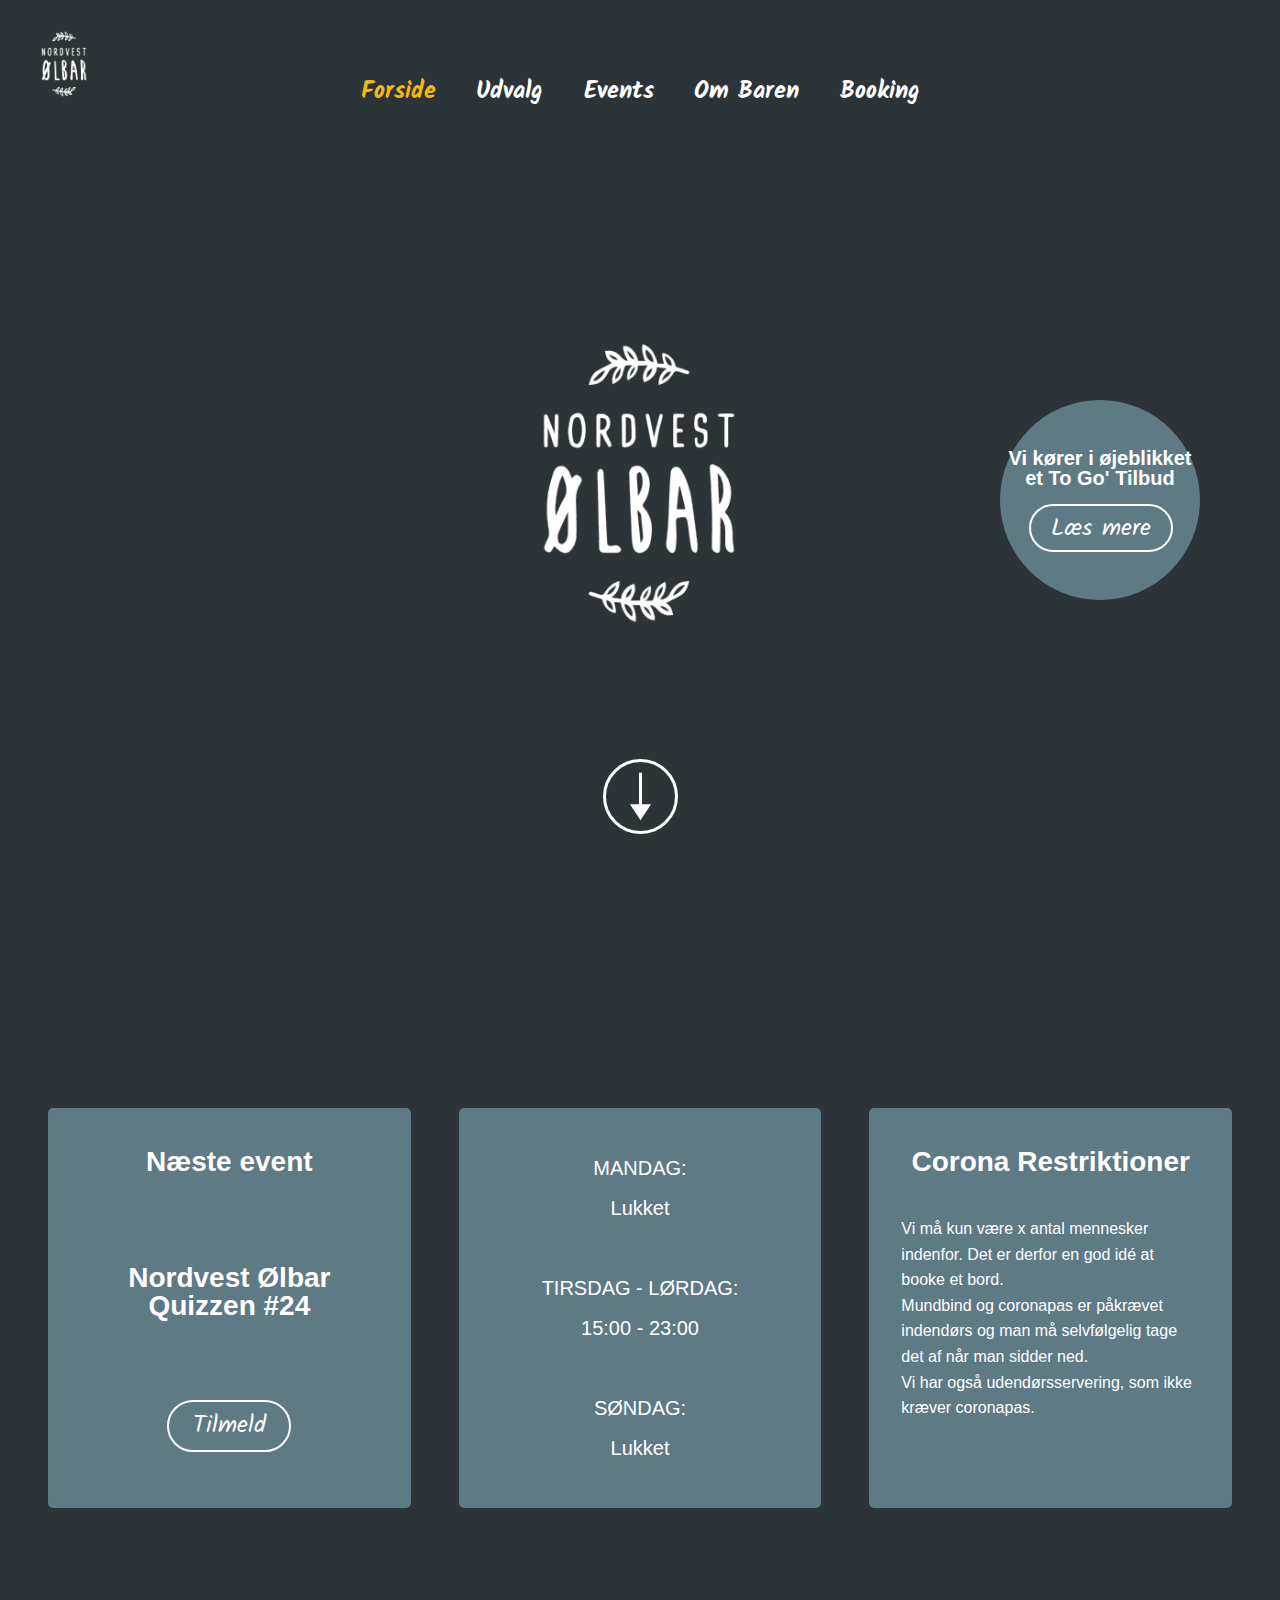
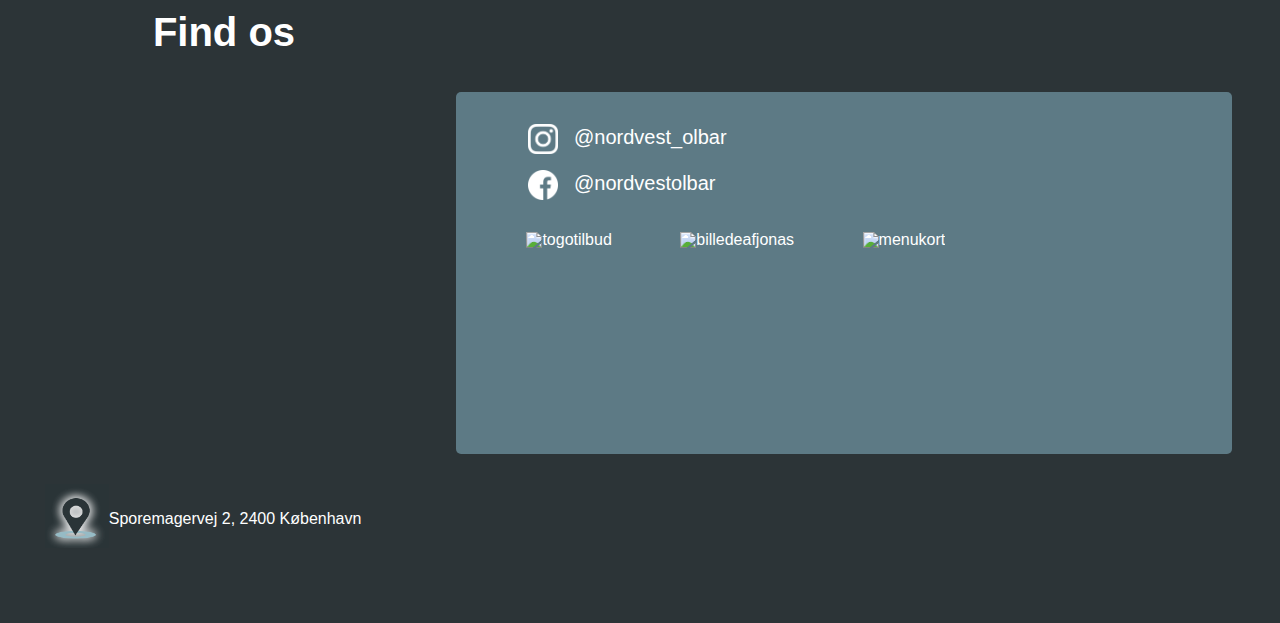
==== index.html @ 4ca4d710 "header startup" ====
<!DOCTYPE html>
<html lang="en">

<head>
    <meta charset="UTF-8">
    <meta http-equiv="X-UA-Compatible" content="IE=edge">
    <meta name="viewport" content="width=device-width, initial-scale=1.0">
    <meta name="keywords" content="">
    <meta name="description" content="">
    <link rel="stylesheet" href="./css/reset.css">
    <link rel="stylesheet" href="./css/style.css">
    <title>Nordvest Ølbar</title>

</head>

<body class="front-body">
    <header>
        <img class="header-image" src="/images/nv.logo.white.png" alt="logo">
        <nav class="header-nav">
            <ul class="header-nav-ul">
                <li class="header-nav-ul-li"><a class="header-nav-ul-li-a active-page" href="index.html">Forside</a></li>
                <li class="header-nav-ul-li"><a class="header-nav-ul-li-a" href="udvalg.html">Udvalg</a></li>
                <li class="header-nav-ul-li"><a class="header-nav-ul-li-a" href="events.html">Events</a></li>
                <li class="header-nav-ul-li"><a class="header-nav-ul-li-a" href="ob.html">Om Baren</a></li>
                <li class="header-nav-ul-li"><a class="header-nav-ul-li-a" href="booking.html">Booking</a></li>
            </ul>
        </nav>
    </header>

    <section class="front-intro-section">
        <div class="front-intro-flex">
            <img class="front-intro-image" src="images/nv.logo.white.png" alt="nordvestlogo">
            <div class="front-intro-tilbud">
                <h3 class="front-intro-tilbud-tekst">Vi kører i øjeblikket et To Go' Tilbud</h3>
                <button class="front-info-tilbud-button" onclick="togoPopup()">Læs mere</button>
            </div>
        </div>
        <button class="front-intro-scrolldown">
            <img src="images/scrolldown.png" alt="scrolldown">
        </button>
    </section>

    <section class="front-info-section">
        <div class="front-info-event">
            <h2 class="front-info-event-intro">Næste event</h2>
            <h2 class="front-info-event-description">Nordvest Ølbar <br> Quizzen #24</h2>
            <a class="front-info-event-link">Tilmeld</a>

        </div>

        <div class="front-info-aabningstider">
            <h2 class="front-info-aabningstider-description">
                MANDAG: <br> Lukket <br> <br> TIRSDAG - LØRDAG: <br> 15:00 - 23:00 <br> <br> SØNDAG: <br> Lukket
            </h2>
        </div>

        <div class="front-info-corona">
            <h2 class="front-info-corona-intro">Corona Restriktioner</h2>
            <p class="front-info-corona-description">Vi må kun være x antal mennesker indenfor. Det er derfor en god idé at booke et bord.
                <br> Mundbind og coronapas er påkrævet indendørs og man må selvfølgelig tage det af når man sidder ned.
                <br> Vi har også udendørsservering, som ikke kræver coronapas.
            </p>
        </div>
    </section>

    <div class="flex-map-some">
        <section class="front-find-os-section">
            <h1 class="front-find-os-intro">Find os</h1>
            <div class="front-find-os-map">
                <div class="mapouter">
                    <div class="gmap_canvas"><iframe class="gmap_canvas" src="https://maps.google.com/maps?q=Sporemagervej%202,%202400%20K%C3%B8benhavn&t=&z=13&ie=UTF8&iwloc=&output=embed" frameborder="0" scrolling="no" marginheight="0" marginwidth="0"></iframe>
                        <a href="https://123movies-a.com"></a><br>
                        <a href="https://www.embedgooglemap.net"></a>

                    </div>
                </div>
            </div>
            <div class="front-find-os-adresse-wrap">
                <img class="front-find-os-adresse-image" src="images/lokationshadow.jpg" alt="lokation">
                <p class="front-find-os-adresse-description">Sporemagervej 2, 2400 København</p>
            </div>
        </section>

        <section class="front-some">
            <div class="front-some-instagram">
                <img class="front-some-instagram-icon" src="images/instagram.png" alt="instagramlink">
                <h2 class="front-some-instagram-name">@nordvest_olbar</h2>
            </div>
            <div class="front-some-facebook">
                <img class="front-some-facebook-icon" src="images/facebook.png" alt="facebooklink">
                <h2 class="front-some-facebook-name">@nordvestolbar</h2>
            </div>
            <div class="front-some-posts">
                <img class="front-some-billede-1" src="images/ølpose.jpg" alt="togotilbud">
                <img class="front-some-billede-2" src="images/jones.jpg" alt="billedeafjonas">
                <img class="front-some-billede-3" src="images/menukort.jpg" alt="menukort">
            </div>
        </section>
    </div>

    <footer>

    </footer>
</body>
<script src="./js/main.js"></script>

</html>
---- css/style.css ----
@import url("https://use.typekit.net/scn2gmy.css");
@import url('https://fonts.googleapis.com/css2?family=Kalam:wght@300;400;700&display=swap');

/* 
----- Font styling -----

 _-_-_-_ Kalam _-_-_-_

font-family: 'Kalam', cursive;

font-weight: 400;

font-style: normal;

--- Kalam Weight ---
Light = 300
Regular = 400
Bold = 700
---------------------

 _-_-_-_ DUNBAR _-_-_-_

font-family: dunbar-tall, sans-serif;

font-weight: 700;

font-style: normal;

--- DUNBAR Weight ---
Light = 300
Regular = 500
Medium = 600
Bold = 700
---------------------


_-_-_-_ Poppins _-_-_-_

font-family: poppins, sans-serif;

font-weight: 400;

font-style: normal;

--- Poppins Weight ---
Light = 300
Regular = 400
Medium = 500
Bold = 700
----------------------
*/

:root {
    --nvoe-black: #2c3437;
    --nvoe-blue: #5d7a85;
    --nvoe-yellow: #f2b90f;
    --nvoe-white: #ffffff;
    --nvoe-titel-font: dunbar-tall, sans-serif;
    --nvoe-text-font: poppins, sans-serif;
}

body {
    font-family: var(--nvoe-titel-font);
    background-color: var(--nvoe-black);
    color: var(--nvoe-white);
}


/* HEADER OG NAV */

header {
  display: flex;
}

.header-image {
  width: 10%;
}

.header-nav {
  padding-right: 10%;
  margin: 0 auto;
  width: 50%;
}

.header-nav-ul {
  display: flex;
  list-style: none;
  justify-content: space-evenly;
  margin-top: 5rem;
}

.header-nav-ul-li-a {
  color: var(--nvoe-white);
  font-family: 'Kalam', cursive;
  font-style: normal;
  font-size: 1.5em;
  font-weight: 700;
  text-decoration: none;
  transition: 0.1s;
}

.header-nav-ul-li-a:hover {
  color: var(--nvoe-yellow);
}

.active-page {
  color: var(--nvoe-yellow);
}




/* Forside styling */

.front-body {
  background-image: url("/images/forsidewall.jpg");
  background-size: cover;
  background-position-x: 40%;
  background-repeat: no-repeat;
}

.front-intro-section {
  height: 40vh;
}

.front-intro-image {
  width: 270px;
  height: 270px;
  display: block;
  margin-left: auto;
  margin-right: auto;
  padding-top: 2.3rem;
}

.front-intro-tilbud {
  height: 160px;
  width: 160px;
  background-color: var(--nvoe-blue);
  border-radius: 50%;
  display: inline-block;
  margin-top: -3rem;
  margin-left: 7rem;
}

.front-intro-tilbud-tekst {
  font-family: var(--nvoe-text-font);
  font-size: 1em;
  font-weight: bold;
  text-align: center;
  margin-top: 2.5rem;
  margin-right: 0.3rem;
  margin-left: 0.3rem;
}

.front-info-tilbud-button {
  width: 6em;
  height: 2em;
  background-color: transparent;
  border: solid 2px var(--nvoe-white);
  border-radius: 3.125em;
  font-family: 'Kalam';
  font-size: 1em;
  color: var(--nvoe-white);
  margin-top: 1em;
  margin-left: 2rem;
  margin-bottom: 1.875em;
  transition: 0.1s;
}

.front-info-tilbud-button:hover{
  border: solid 2px var(--nvoe-yellow);
  color: var(--nvoe-yellow);
}

.front-intro-scrolldown {
  display: none;
}

.front-info-section {
  margin-top: 10rem;
}

.front-info-event {
  background-color: var(--nvoe-blue);
  width: 72%;
  height: 15rem;
  margin: 0 auto;
  border-radius: 5px;
  margin-bottom: 4rem;
}

.front-info-event-intro {
  font-family: var(--nvoe-titel-font);
  font-size: 1.25em;
  font-weight: bold;
  text-align: center;
  padding-top: 2.5rem;
}

.front-info-event-description {
  font-family: var(--nvoe-titel-font);
  font-size: 1.25em;
  font-weight: bold;
  text-align: center;
  padding-top: 2.5rem;
}

.front-info-event-link {
  display: block;
  text-align: center;
  line-height: 2em;
  width: 5em;
  height: 2em;
  background-color: transparent;
  border: solid 2px var(--nvoe-white);
  border-radius: 3.125em;
  font-family: 'Kalam';
  font-size: 1.5em;
  color: var(--nvoe-white);
  margin: 0 auto;
  margin-top: 1.1em;
  margin-bottom: 1.875em;
}

.front-info-aabningstider {
  background-color: var(--nvoe-blue);
  width: 72%;
  height: 15rem;
  margin: 0 auto;
  border-radius: 5px;
  margin-bottom: 4rem;
}

.front-info-aabningstider-description {
  font-family: var(--nvoe-titel-font);
  font-size: 1.25em;
  line-height: 1em;
  text-align: center;
  padding-top: 2.5rem;
}

.front-info-corona {
  background-color: var(--nvoe-blue);
  width: 72%;
  height: 26.25rem;
  margin: 0 auto;
  border-radius: 5px;
  margin-bottom: 2rem;
}

.front-info-corona-intro {
  font-family: var(--nvoe-titel-font);
  font-size: 1.25em;
  font-weight: bold;
  text-align: center;
  padding-top: 2.5rem;
}

.front-info-corona-description {
  font-family: var(--nvoe-text-font);
  font-size: 1em;
  line-height: 1.6rem;
  margin-top: 2.5rem;
  margin-right: 1.5rem;
  margin-left: 1.5rem;
}

.front-find-os-intro {
  font-family: var(--nvoe-titel-font);
  font-size: 1.25em;
  font-weight: bold;
  text-align: center;
  padding-top: 2.5rem;
  margin-bottom: 2.5rem;
}

.front-find-os-adresse-wrap {
  display: flex;
  margin-left: 0.8rem;
}

.front-find-os-adresse-image {
  width: 4rem;
  height: 4rem;
  padding-top: 1rem;
  margin-top: 1rem;
}

.front-find-os-adresse-description {
  font-family: var(--nvoe-text-font);
  font-weight: 0.8em;
  padding-top: 2.7rem;
  margin-top: 1rem;
  margin-bottom: 6rem;
}

.front-some {
  background-color: var(--nvoe-blue);
  width: 72%;
  height: 55em;
  margin: 0 auto;
  border-radius: 5px;
  margin-bottom: 2rem;
}

.front-some-instagram {
  display: flex;
  margin-left: 1.7rem;
  padding-top: 2rem;
}

.front-some-instagram-icon {
  width: 1.875em;
  height: 1.875em;
}

.front-some-instagram-name {
  font-family: var(--nvoe-titel-font);
  font-size: 1.25em;
  margin-left: 1rem;
  padding-top: 0.2rem;
}

.front-some-facebook {
  display: flex;
  margin-left: 1.7rem;
  padding-top: 1rem;
}

.front-some-facebook-icon {
  width: 1.875em;
  height: 1.875em;
}

.front-some-facebook-name {
  font-family: var(--nvoe-titel-font);
  font-size: 1.25em;
  margin-left: 1rem;
  padding-top: 0.2rem;
}

.front-some-posts {
  margin-left: 1.9rem;
}

.front-some-billede-1 {
  width: 13.25em;
  height: 13.25em;
  margin-top: 2rem;
  margin-bottom: 2rem;
}

.front-some-billede-2 {
  width: 13.25em;
  height: 13.25em;
  margin-bottom: 2rem;
}

.front-some-billede-3 {
  width: 13.25em;
  height: 13.25em;
}


/* TO-GO Tilbud styling */

.togo-intro-section {
  background-image: url("/images/tavle.jpeg");
  height: 110vh;
  background-size: cover;
  background-position-x: 40%;
}

.togo-intro {
  font-family: var(--nvoe-titel-font);
  text-transform: uppercase;
  font-size: 1.75em;
  font-weight: bold;
  padding-top: 4rem;
  margin-bottom: 1.5rem;
  text-align: center;
}

.togo-intro-h3 {
  font-family: var(--nvoe-titel-font);
  font-size: 1em;
  font-weight: bold;
  text-align: center;
  padding-top: 2.5rem;
}

.togo-beer-image {
  width: 100%;
  margin: 0 auto;
  padding-top: 2rem;
  margin-bottom: 2rem;
}

.togo-intro-image {
  display: block;
  width: 83%;
  margin: 0 auto;
  margin-left: 2rem;
}

.togo-intro-bestilling-disclaimer {
  font-family: var(--nvoe-titel-font);
  text-transform: uppercase;
  font-size: 1.5em;
  font-weight: bold;
  text-align: center;
  padding-top: 1.5rem;
}

.togo-intro-bestilling-disclaimer-yellow-color {
  color: var(--nvoe-yellow)
}

.togo-intro-bestilling-disclaimer-description {
  font-family: var(--nvoe-text-font);
  font-size: 0.875em;
  font-weight: italic;
  text-align: center;
  margin-top: 1rem;
}

.togo-bestilling-section {
  background-color: var(--nvoe-blue);
  width: 72%;
  height: 30rem;
  margin: 0 auto;
  border-radius: 5px;
  margin-bottom: 4rem;
  margin-top: 2.5rem;
}

.togo-bestilling-intro {
  font-family: var(--nvoe-titel-font);
  font-size: 1.25em;
  font-weight: bold;
  text-align: center;
  padding-top: 2.5rem;
}

.togo-bestilling-antal-intro {
  font-family: var(--nvoe-titel-font);
  font-size: 1.25em;
  font-weight: bold;
  text-align: center;
  padding-top: 2.5rem;
}

.togo-bestilling-antal-selection {
  width: 2.5rem;
  height: 1.5rem;
  margin: 0 auto;
  margin-top: 0.5rem;
}

.togo-bestilling-telefon {
  font-family: var(--nvoe-titel-font);
  font-size: 1.25em;
  font-weight: bold;
  text-align: center;
  padding-top: 2.5rem;
}

.togo-bestilling-telefon-box {
  width: 7rem;
  height: 1.5rem;
  text-align: center;
  margin-top: 1rem;
}

.togo-bestilling-dato {
  font-family: var(--nvoe-titel-font);
  font-size: 1.25em;
  font-weight: bold;
  text-align: center;
  padding-top: 1.5rem;
}

.togo-bestilling-dato-box {
  width: 7rem;
  height: 1.5rem;
  text-align: center;
  margin-top: 1rem;
}

.togo-bestilling-star-yellow-color {
  color: var(--nvoe-yellow)
}

.togo-bestilling-button {
  width: 5em;
  height: 2em;
  background-color: transparent;
  border: solid 2px var(--nvoe-white);
  border-radius: 3.125em;
  font-family: 'Kalam';
  font-size: 1.5em;
  color: var(--nvoe-white);
  margin-top: 2em;
  margin-left: 4.8rem;
  margin-bottom: 1.875em;
}


/* --- UDVALG --- */
.udvalg-body {
    background-image: url("/images/udvalgintrowall.jpg");
    background-size: auto 55vh; 
    background-repeat: no-repeat;
    background-position-x: 40%;
}

.udvalg-intro {
  font-family: var(--nvoe-titel-font);
  font-weight: 700;
  font-size: 1.75em;
  text-align: center;
  padding: 2rem;
}

.udvalg-intro-wrap {
  margin: 0 auto;
  width: 72%;
  height: 64vh;
  background-color: var(--nvoe-blue);
  border-radius: 5px;
}

.udvalg-intro-description-image {
  width: 75%;
  display: block;
  margin: 0 auto;
  padding-top: 2rem;
}

.udvalg-intro-description-title {
  font-family: var(--nvoe-titel-font);
  font-size: 1.25em;
  font-weight: 700;
  text-align: center;
}

.udvalg-intro-description {
  margin: 1rem auto;
  width: 85%;
  line-height: 1.6em;
  text-align: center;
  font-family: var(--nvoe-text-font);
}
.udvalg-bryggerier {
  width: 72%;
  margin: 0 auto;
  background-image: url("/images/tavle.jpg");
  background-size: cover;
  background-position-x: 100%;
}
.udvalg-bryggerier-wrap {
  display: flex;
  flex-wrap: wrap;
  padding-top: 1rem;
  padding-bottom: 1rem;
  margin-bottom: 4rem;
}

.udvalg-bryggerier-wrap img{
  flex-grow: 1;
  width: 35%;
  padding: 7.5%;
}

.udvalg-bryggerier-intro {
  font-family: var(--nvoe-titel-font);
  font-size: 1.25em;
  font-weight: 700;
  text-align: center;
  width: 75%;
  display: block;
  margin: 0 auto;
  padding-top: 2rem;
  margin-bottom: 1rem;
}

.udvalg-tilbud-outro {
  display: none;
}

.udvalg-togo-section {
  width: 55%;
  background-color: var(--nvoe-blue);
  margin: 0 auto;
  margin-bottom: 4rem;
  padding: 2rem;
  padding-bottom: 0;
}

.udvalg-togo-intro {
  font-family: var(--nvoe-titel-font);
  font-size: 1.75em;
  font-weight: 700;
  text-align: center;
  padding-bottom: 2rem;
}

.udvalg-togo-description {
  font-family: var(--nvoe-text-font);
  font-size: 1em;
  line-height: 1.6em;
  text-align: center;
}

.udvalg-togo-price {
  margin-top: 2rem;
  text-align: center;
  font-size: 1.25em;
}

.udvalg-togo-link {
  display: block;
  text-decoration: none;
  width: 8.125rem;
  height: 2.8125rem;
  margin: 0 auto;
  text-align: center;
  line-height: 2.8125rem;
  background-color: transparent;
  border: solid 2px var(--nvoe-white);
  border-radius: 3.125rem;
  font-family: 'Kalam';
  font-size: 1.5rem;
  color: var(--nvoe-white);
  margin-top: 2em;
}

.udvalg-togo-image {
  width: 100%;
}

/*--- EVENTS ---*/

.event-intro-section {
  background-image: url("/images/eventswall.JPG");
  height: 80vh;
  background-size: cover;
  background-position-x: 40%;
}

.event-intro {
  font-family: var(--nvoe-titel-font);
  font-weight: 700;
  font-size: 1.75em;
  text-align: center;
  padding: 2rem;
}

.event-intro-h3 {
  font-family: var(--nvoe-titel-font);
  font-weight: 700;
  font-size: 1em;
  text-align: center;
}

.event-types-intro {
  font-family: var(--nvoe-titel-font);
  font-weight: 700;
  font-size: 1.75em;
  text-align: center;
  padding: 2rem;
}

.event-quiz {
  background-color: var(--nvoe-blue);
  margin: 0 auto;
  width: 72%;
  height: 60vh;
  border-radius: 5px;
  margin-bottom: 2rem;
}
.event-quiz h2 {
  font-family: var(--nvoe-titel-font);
  font-weight: 700;
  font-size: 1.75em;
  text-align: center;
  padding: 2rem;
}
.event-quiz-description {
  font-family: var(--nvoe-text-font);
  font-weight: 400;
  font-size: 1em;
  margin-left: 1.375em;
  margin-right: 1.375em;
  text-align: center;
}

.event-bodega {
  background-color: var(--nvoe-blue);
  margin: 0 auto;
  width: 72%;
  height: 50vh;
  border-radius: 5px;
  margin-bottom: 2rem;
}

.event-bodega h2 {
  font-family: var(--nvoe-titel-font);
  font-weight: 700;
  font-size: 1.75em;
  text-align: center;
  padding: 2rem;
}

.event-bodega-description {
  font-family: var(--nvoe-text-font);
  font-weight: 400;
  font-size: 1em;
  margin-left: 1.375em;
  margin-right: 1.375em;
  text-align: center;
}

.event-fernisering {
  background-color: var(--nvoe-blue);
  margin: 0 auto;
  width: 72%;
  height: 46vh;
  border-radius: 5px;
  margin-bottom: 2rem;
}

.event-fernisering h2 {
  font-family: var(--nvoe-titel-font);
  font-weight: 700;
  font-size: 1.75em;
  text-align: center;
  padding: 2rem;
}

.event-fernisering-description {
  font-family: var(--nvoe-text-font);
  font-weight: 400;
  font-size: 1em;
  margin-left: 1.375em;
  margin-right: 1.375em;
  text-align: center;
}

/*Styling quiz page - mobile*/

/*Background Image top of the page*/
.quiz-intro-section{
  background-image: url(/images/quizintrowall.jpg);
  height: 50vh;
  background-size: cover;
  background-position-x: 60%;
}

/*Saving lines and grabbing same font for all 3 classes*/
.quiz-intro, .quiz-intro-description-title, .quiz-intro-date{
  font-family: var(--nvoe-titel-font);
  font-weight: 700;
  text-align: center;
}

/*Styling individual text lines top of page*/
.quiz-intro{
  font-size: 1.75em;
  padding: 2rem 2rem 1rem 2rem;
  text-transform: uppercase;
}


.quiz-intro-description-title{
  font-size: 1.25em;
  padding: 1rem;
}

.quiz-intro-date{
  font-size: 1em;
  margin-top: 0.3rem;
}

.quiz-intro-info{
  font-size: 0.875em;
  font-family: var(--nvoe-text-font);
  font-weight: 700;
  font-style: italic;
  text-align: center;
  margin-top: 10rem;
  margin-left: 1.5rem;
  margin-right: 1.5rem;
}

.quiz-tilmelding-arrow{
  display: none;
}

/*Styling formula for quiz*/
.quiz-tilmelding, .onlinequiz-tilmelding{
  margin-bottom: 0.813rem;
  margin-top: 2.125rem;
}
.quiz-tilmelding-info-title, .onlinequiz-tilmelding-info-title{
  font-size: 1.25em;
  font-family: var(--nvoe-titel-font);
  font-weight: 700;
  text-align: center;
  margin-top: 3.1875rem;
  text-transform: uppercase;
}

.quiz-tilmelding-info-tekst{
  font-family: var(--nvoe-text-font);
  font-size: 1em;
  font-weight: 400;
  text-align: center;
  margin: 2.125rem, 3.188rem, 4.688rem, 3.188rem;
  padding: 2.125rem;
  width: 18rem;
}

.quiz-tilmelding-navn, .quiz-tilmelding-telefon, .quiz-tilmelding-mail, .onlinequiz-tilmelding-navn, .onlinequiz-tilmelding-telefon, .onlinequiz-tilmelding-mail{
  font-family: var(--nvoe-titel-font);
  font-size: 1em;
  font-weight: 700;
  display: flex;
  flex-direction: column;
  margin-left: 3.188rem;
  margin-right: 3.188rem;
}

/*Styling the asterix to appear yellow in the formula*/
.star{
  color: var(--nvoe-yellow);
}

.quiz-tilmelding-telefon-label, .quiz-tilmelding-navn-label, .quiz-tilmelding-mail-label, .onlinequiz-tilmelding-navn-label, .onlinequiz-tilmelding-telefon-label, .onlinequiz-tilmelding-mail-label{
  margin-bottom: 0.813rem;
  margin-top: 2.125rem;
}

.quiz-tilmelding-navn-input, .quiz-tilmelding-telefon-input, .quiz-tilmelding-mail-input, .onlinequiz-tilmelding-navn-input, .onlinequiz-tilmelding-telefon-input, .onlinequiz-tilmelding-mail-input{
  width: 16.813rem;
  height: 2rem;
}

/*Styling the placeholder font in the input fields*/
.quiz-tilmelding-navn-input::placeholder, .quiz-tilmelding-telefon-input::placeholder, .quiz-tilmelding-mail-input::placeholder, .onlinequiz-tilmelding-navn-input::placeholder, .onlinequiz-tilmelding-telefon-input::placeholder, .onlinequiz-tilmelding-mail-input::placeholder{
  font-family: var(--nvoe-text-font);
  font-size: 1.0625em;
  font-weight: 400;
  font-style: italic;
}

/*Styling send button*/
.quiz-tilmelding-submit, .onlinequiz-tilmelding-submit{
  color:var(--nvoe-yellow);
  background-color: var(--nvoe-black);
  border-color: var(--nvoe-yellow);
  border-radius: 3.125rem;
  font-family: 'Kalam', cursive;
  font-weight: 400;
  font-size: 1.5em;
  width: 8.125rem;
  height: 2.813rem;
  margin: 3.625rem 7.188rem;
}

/*Frederik*/

/*Styling online quiz page - mobile*/
.onlinequiz-intro-section{
  background-image: url(/images/quizintrowall.jpg);
  height: 50vh;
  background-size: cover;
  background-position-x: 60%;
}

.onlinequiz-intro, .onlinequiz-intro-date{
  font-family: var(--nvoe-titel-font);
  font-weight: 700;
}

.onlinequiz-intro{
  font-size: 1.75em;
  text-transform: uppercase;
  font-weight: 700;
  text-align: center;
  width: 20rem;
  margin: 0 auto;
}

.onlinequiz-intro-date{
  font-size: 1em;
  text-align: center;
  margin-top: 0.3rem;
}

.onlinequiz-intro-info{
  font-size: 0.875em;
  font-family: var(--nvoe-text-font);
  font-weight: 700;
  font-style: italic;
  text-align: center;
  margin-top: 10rem;
  margin-left: 1.5rem;
  margin-right: 1.5rem;
}

.onlinequiz-information-step-et, .onlinequiz-information-step-to, .onlinequiz-information-step-tre{
  background-color: var(--nvoe-blue);
  margin-left: 3.313rem;
  margin-right: 3.313rem;
  margin-top: 3.313rem;
  padding: 3.688rem 1.813rem;
}

.onlinequiz-information-step-et-title, .onlinequiz-information-step-to-title, .onlinequiz-information-step-tre-title{
  font-family: var(--nvoe-titel-font);
  font-weight: 700;
  letter-spacing: 0.05em;
  text-align: center;
}

.onlinequiz-information-step-et-beskrivelse, .onlinequiz-information-step-to-beskrivelse, .onlinequiz-information-step-tre-beskrivelse, .onlinequiz-information-step-to-beskrivelse-to, .onlinequiz-information-step-to-beskrivelse-tre, .onlinequiz-information-step-tre-beskrivelse-to{
  font-family: var(--nvoe-text-font);
  font-size: 0.875em;
  margin-top: 1.25rem;
  text-align: center;
}

.onlinequiz-information-step-et-button{
  background: none;
  color: var(--nvoe-white);
  border-color: var(--nvoe-white);
  border-radius: 3.125rem;
  font-family: 'Kalam', cursive;
  font-size: 1.5em;
  font-weight: 400;
  width: 8.125rem;
  height: 2.813rem;
  display: grid;
  margin-left: auto;
  margin-right: auto;
  margin-top: 3.688rem;
}

.onlinequiz-information-img{
  display: block;
  margin-left: auto;
  margin-right: auto;
}

.onlinequiz-information-img-desktop{
  display: none;
}

.onlinequiz-information-step-to-beskrivelse-link, .onlinequiz-information-step-tre-beskrivelse-to-link{
  color: var(--nvoe-yellow);
  font-family: var(--nvoe-text-font);
}

.onlinequiz-tilmelding-info-tekst, .onlinequiz-tilmelding-info-tekst-to{
  font-family: var(--nvoe-text-font);
  font-size: 1em;
  font-weight: 400;
  text-align: center;
  font-style: italic;
  padding: 2.125rem;
  width: 18rem;
}

.onlinequiz-tilmelding-info-tekst-to{
  margin-top: -4rem;
}




/* --- Om baren --- */ 

.ombaren-info {
  background-image: url("/images/ombarentavle.jpg");
  background-size: auto 100%;
  background-repeat: no-repeat;

}

.ombaren-info-title {
  font-family: var(--nvoe-titel-font);
  font-weight: 700;
  font-size: 1.75em;
  text-align: center;
  padding: 2rem;
}

.ombaren-info-tekst {
  font-family: var(--nvoe-text-font);
  font-weight: 400;
  font-size: 1em;
  padding: 1.75em;
  text-align: center;
}

.ombaren-info-img {
  width: 20rem;
  margin: 0;
  padding: 1.75em;
}

.ombaren-omos-title {
  font-family: var(--nvoe-titel-font);
  font-weight: 700;
  font-size: 1.75em;
  text-align: center;
  padding: 2rem;
}

.ombaren-omos-person-navn {
  font-family: var(--nvoe-titel-font);
  font-weight: 700;
  font-size: 1.75em;
  text-align: center;
  padding: 2rem;
}

.ombaren-omos-person-img {
  width: 20rem;
  margin: 0;
  padding: 1.75em;
  border-radius: 50%;
}

.ombaren-omos-person-tekst {
  font-family: var(--nvoe-text-font);
  font-weight: 400;
  font-size: 1em;
  padding: 1.75em;
  text-align: center;
}



/* --- Booking --- */

.booking-info {
  display: flex;
  flex-direction: column;
  justify-content: center;
  background-image: url("/images/Booking_background.png");
  background-size: auto 85vh;
  background-repeat: no-repeat;
  background-position-x: 50%;
}

.booking-info-title, .booking-info-subtitle, .booking-info-table-title, .booking-info-event-title, .booking-table-title, .booking-table-comment-title, .booking-event-info-title, .booking-event-comment-title  {
  text-align: center;
  font-family: dunbar-tall, sans-serif;
  font-weight: 700;
  letter-spacing: 0.05em;
}

/* Booking Page Styling - Title */

.booking-info-title {
  margin-top: 5.9375em;
  margin-bottom: 1em;
  font-size: 1.75em;
}

.booking-info-subtitle {
  font-size: 1.5em;
  margin-bottom: 2em;
}

/* Booking Page Styling - Book Et Bord*/

.booking-info-table, .booking-info-event {
  background-color: var(--nvoe-blue);
  width: 16.875em;
  margin: 0 auto;
  border-radius: 0.3125em;
  display: flex;
  flex-direction: column;
  align-items: center;
}

.booking-info-event {
  margin-top: 4.625em;
}

.booking-info-table-title, .booking-info-event-title {
  margin-top: 2.375em;
  margin-bottom: 1.5em;
}

.booking-info-table-tekst, .booking-info-table-tekst-kursiv, .booking-info-event-tekst, .booking-info-event-tekst-to {
  text-align: center;
  padding: 0 1.375em 0 1.375em;
  line-height: 1.5em;
}

.booking-info-table-tekst-kursiv {
  margin-top: 2.375em;
  font-style: italic;
}

.booking-info-event-tekst-to {
  margin-top: 2.375em;
}

.booking-info-table-button, .booking-info-event-button {
  width: 8.125em;
  height: 2.8125em;
  background-color: transparent;
  border: solid 2px var(--nvoe-white);
  border-radius: 3.125em;
  font-family: 'Kalam';
  font-size: 1.5em;
  color: var(--nvoe-white);
  margin-top: 2em;
  margin-bottom: 1.875em;
}


/* Booking Page Styling - Book Bord Form */

.booking-table, .booking-event {
  display: flex;
  flex-direction: column;
  justify-content: center;
  align-items: center;
  background-color: transparent;
  border: solid 2px var(--nvoe-white);
  width: 16.875em;
  margin: 0 auto;
  margin-top: 4.325em;
}

.booking-event {
  margin-bottom: 4.75em;
}

.booking-event-info {
  display: flex;
  flex-direction: column;
  justify-content: center;
  align-items: center;
}

.booking-table-title, .booking-event-info-title {
  font-size: 1.25em;
  margin-top: 3em;
}


.booking-table-subtitle, .booking-event-info-subtitle {
  margin-top: 1em;
  margin-bottom: 2.625em;
  font-size: 0.8125em;
  color: var(--nvoe-yellow);
}

.booking-table-form-navn, .booking-table-form-telefon, .booking-table-form-mail, .booking-event-form-navn, .booking-event-form-telefon, .booking-event-form-mail {
  display: flex;
  flex-direction: column;
  margin-bottom: 2em;
}

.booking-table-form-navn-input, .booking-table-form-telefon-input, .booking-table-form-mail-input, .booking-event-form-navn-input, .booking-event-form-telefon-input, .booking-event-form-mail-input {
  width: 12.5em;
  height: 2em;
}
.booking-table-amount {
  display: flex;
  flex-direction: column;
  align-items: center;
}

.booking-table-form-navn-label, .booking-table-form-telefon-label, .booking-table-form-mail-label, .booking-table-amount-title, .booking-event-form-navn-label, .booking-event-form-telefon-label, .booking-event-form-mail-label, .booking-event-form-subtitle {
  font-size: 1em;
  font-weight: 700;
  margin-bottom: 0.75em;
}

.booking-event-form {
  align-items: center;
  justify-content: center;
}

.booking-event-form-subtitle {
  text-align: center;
}

.booking-event-form-range {
  display: block;
  width: 3.125em;
  height: 2em;
  margin: 0 auto;
}

.booking-table-form-focus, .booking-event-form-focus, .booking-event-info-tekst-focus {
  color: var(--nvoe-yellow);
  font-weight: 700;
}

.booking-table-amount-tekst, .booking-event-info-tekst {
  color: var(--nvoe-yellow);
  margin-top: 1.125em;
  font-size: 0.875em;
  font-style: italic;
  text-align: center;
  width: 14.125em;
  height: 4em;
}

.booking-event-info-tekst {
  color: var(--nvoe-white);
}

.booking-table-amount-pick {
  display: flex;
  flex-direction: column;
  justify-content: center;
  align-items: center;
  max-width: 13.75em;
}  

.booking-table-amount-upper {
  display: flex;
  flex-direction: row;
  justify-content: space-evenly;
  width: 14.125em;
  margin: 0 1.375em 1.25em 1.375em;
}

.booking-table-amount-lower {
  display: flex;
  flex-direction: row;
  justify-content: space-evenly;
  width: 10em;
}

.booking-table-amount-pick-one, .booking-table-amount-pick-two, .booking-table-amount-pick-three, .booking-table-amount-pick-four, .booking-table-amount-pick-five, .booking-table-amount-pick-six, .booking-table-amount-pick-seven {
  text-align: center;
  margin: 0 0.625em;
}

.booking-table-amount-one-button, .booking-table-amount-two-button, .booking-table-amount-three-button, .booking-table-amount-four-button, .booking-table-amount-five-button, .booking-table-amount-six-button, .booking-table-amount-seven-button {
  border: solid 2px var(--nvoe-white);
  border-radius: 100%;
  background-color: transparent;
  color: var(--nvoe-white);
  width: 2.5em;
  height: 2.5em;
  font-size: 1.25em;
  font-weight: 700;
}

.booking-table-comment, .booking-event-comment {
  display: flex;
  flex-direction: column;
  justify-content: center;
  align-items: center;
}

.booking-table-comment-title, .booking-event-comment-title {
  margin-bottom: 1.5em;
  font-size: 1.25em;
  text-align: center;
  width: 9em;
}

.booking-event-comment-title {
  margin-top: 1.5em;
}

.booking-table-comment-input, .booking-event-comment-input {
  height: 6.8125em;
  width: 13.75em;
}

::placeholder {
  padding-left: 0.5em;
}

.booking-table-comment-button, .booking-event-comment-button {
  width: 8.125em;
  height: 2.8125em;
  font-size: 1.5em;
  color: var(--nvoe-yellow);
  background-color: transparent;
  border: 2px solid var(--nvoe-yellow);
  border-radius: 3.125em;
  font-family: 'Kalam';
  margin-top: 1.875em;
  margin-bottom: 1.75em;
}



/* Media Small Laptop */

@media screen and (min-width: 1280px) {

  /* Forside MEDIA 1280 */
    .front-body {
    background-size: 100vw auto;
    }

    .front-intro-section {
        height: 100vh;
    }
    .front-intro-image {
        width: 550px;
        height: 550px;
        display: block;
        margin-left: 364px;
        padding-top: 5rem;
    }
    .front-intro-scrolldown {
        display: block;
        background: none;
        border: none;
        position: relative;
        margin: 0 auto;
    }
    .front-intro-flex {
        display: flex;
    }
    .front-intro-tilbud {
        display: block;
        height: 200px;
        width: 200px;
        background-color: var(--nvoe-blue);
        border-radius: 50%;
        margin: 0;
        margin-right: 5rem;
        margin-top: 17rem;
    }
    .front-intro-tilbud-tekst {
        font-size: 1.25em;
        margin-top: 3rem;
    }
    .front-info-tilbud-button {
        font-size: 1.5em;
        margin-left: 3rem;
        margin: 1.8rem;
        margin-top: 1rem;
    }
    .front-info-section {
        display: flex;
        margin-top: 5rem;
    }
    .front-info-event {
        width: 50%;
        height: 25rem;
        margin-left: 3rem;
        border-radius: 5px;
        margin-bottom: 4rem;
    }
    .front-info-event-intro {
        font-size: 1.75em;
    }
    .front-info-event-description {
        font-size: 1.75em;
        margin-top: 3rem;
    }
    .front-info-event-link {
        margin-top: 5rem;
    }
    .front-info-aabningstider {
        width: 50%;
        height: 25rem;
        line-height: 2em;
        margin-left: 3rem;
        margin-right: rem;
        border-radius: 5px;
        margin-bottom: 4rem;
    }
    .front-info-aabningstider-description {
        line-height: 2em;
    }
    .front-info-corona {
        width: 50%;
        height: 25rem;
        margin-left: 3rem;
        margin-right: 3rem;
        border-radius: 5px;
        margin-bottom: 4rem;
    }
    .front-info-corona-intro {
        font-size: 1.75em;
    }
    .front-info-corona-description {
        font-size: 1em;
        margin-left: 2rem;
        margin-right: 2rem;
    }
    .flex-map-some {
        display: flex;
    }
    .front-find-os-intro {
        font-size: 2.5em;
        margin-left: 2.5rem;
    }
    .front-find-os-adresse-image {
        width: 4rem;
        height: 4rem;
        padding-top: 1rem;
        margin-top: 1rem;
        margin-left: 2rem;
    }
    .front-find-os-adresse-description {
        font-family: var(--nvoe-text-font);
        font-size: 1em;
        font-weight: 0.8em;
        padding-top: 2.7rem;
        margin-top: 1rem;
        margin-bottom: 6rem;
    }
    .mapouter {
        width: 360px;
        height: 360px;
        margin-left: 3rem;
    }
    .gmap_canvas {
        width: 360px;
        height: 360px;
    }
    .front-some {
        background-color: var(--nvoe-blue);
        width: 48.5rem;
        height: 22.6em;
        margin-left: 3rem;
        border-radius: 5px;
        margin-bottom: 2rem;
        margin-top: 7.5rem;
    }
    .front-some-billede-1 {
        width: 180px;
        height: 180px;
        margin-top: 2rem;
        margin-right: 4rem;
        margin-left: 2.5rem;
        margin-bottom: 2rem;
    }
    .front-some-billede-2 {
        width: 180px;
        height: 180px;
        margin-top: 2rem;
        margin-right: 4rem;
        margin-bottom: 2rem;
    }
    .front-some-billede-3 {
        width: 180px;
        height: 180px;
        margin-top: 2rem;
        margin-bottom: 2rem;
    }
    .front-some-instagram {
        display: flex;
        margin-left: 4.5rem;
        padding-top: 2rem;
    }
    .front-some-facebook {
        display: flex;
        margin-left: 4.5rem;
        padding-top: 1rem;
    }

  /* TOGO MEDIA 1280 */

  .togo-intro-section {
      height: 100vh;
      background-position-x: 40%;
  }

  .togo-intro {
      font-size: 2.5em;
  }

  .togo-intro-h3 {
      font-size: 1.75em;
      text-align: left;
      margin-left: 8rem;
      margin-top: 8rem;
  }

  .togo-beer-image {
      width: 30%;
      margin-left: 8rem;
      padding-top: 2rem;
      margin-bottom: 2rem;
  }

  .togo-intro-image {
      display: block;
      width: 30%;
      margin-left: 48rem;
      margin-top: -21rem;
  }

  .togo-intro-bestilling-disclaimer {
      text-transform: uppercase;
      font-size: 1.5em;
      text-align: center;
      margin-top: 3.5rem;
  }

  .togo-intro-bestilling-disclaimer-description {
      font-size: 1em;
  }

  .togo-bestilling-section {
      background-color: var(--nvoe-blue);
      width: 40%;
      height: 30rem;
      margin: 0 auto;
      border-radius: 5px;
      margin-bottom: 4rem;
      margin-top: 2.5rem;
  }

  .togo-bestilling-intro {
      font-size: 1.75em;
      margin-bottom: 3rem;
  }

  .togo-bestilling-antal-intro {
      font-family: var(--nvoe-titel-font);
      font-size: 1.5em;
      font-weight: bold;
      text-align: center;
      padding-top: 2.5rem;
      margin-left: 5rem;
  }

  .togo-bestilling-telefon {
      font-family: var(--nvoe-titel-font);
      font-size: 1.5em;
      font-weight: bold;
      text-align: center;
      padding-top: 2.5rem;
      margin-left: 5rem;
  }

  .togo-bestilling-dato {
      font-family: var(--nvoe-titel-font);
      font-size: 1.5em;
      font-weight: bold;
      text-align: center;
      padding-top: 1.5rem;
      margin-left: 5rem;
  }

  .togo-bestilling-antal {
      display: flex;
  }

  .togo-bestilling-antal-selection {
      width: 3rem;
      height: 1.5rem;
      margin-right: 7rem;
      margin-top: 1.3rem;
  }

  .togo-bestilling-telefon {
      display: flex;
  }

  .togo-bestilling-telefon-box {
      width: 7rem;
      height: 1.5rem;
      text-align: center;
      margin-top: -0.1rem;
      margin-left: 6rem;
  }

  .togo-bestilling-dato {
      display: flex;
  }

  .togo-bestilling-dato-box {
      width: 7rem;
      height: 1.5rem;
      text-align: center;
      margin-top: -0.1rem;
      margin-left: 8.5rem;
  }

  .togo-bestilling-button {
      margin-left: 12rem;
  }

  /* UDVALG MEDIA 1280 */

  .udvalg-desktop-wrap {
    display: flex;
    margin: 0 auto;
    justify-content: center;
    height: 50vh;
  }

  .udvalg-intro {
    padding: 3rem;
  }

  .udvalg-body {
    background-size: 100vw 100vh; 
    background-position-x: 0%;
  }

  .udvalg-intro-section {
    height: 100vh;
  }

  .udvalg-intro-wrap {
    margin: 0;
    width: 25%;
    height: auto;
    background-color: var(--nvoe-blue);
    border-radius: 5px;
  }


  .udvalg-intro-description-image {
    width: 55%;
    display: block;
    margin: 0 auto;
    padding-top: 0rem;
  }

  .udvalg-bryggerier-wrap {
    display: flex;
    flex-wrap: wrap;
    padding: 1rem;
    margin-bottom: 1rem;
  }
  .udvalg-bryggerier {
    margin: 0;
    width: 60%;
  }

  .udvalg-bryggerier-intro{
    text-align: left;
    margin-left: 2rem;
  }

  .udvalg-bryggerier-wrap img{
    width: 10%;
    padding: 2%;
  }

  .udvalg-tilbud-outro {
    display: block;
    margin: 0 auto;
    margin-top: 1rem;
    font-size: 1.5em;
    font-weight: 700;
    text-align: center;
    background-color: transparent;
    border: none;
    color: var(--nvoe-white);
  }
  .udvalg-togo-section {
    margin-top: 4rem;
    padding: 2rem;
    display: flex;
    flex-direction: row-reverse;
  }

  .udvalg-togo-intro {
    margin-top: 3rem;
  }

  .udvalg-togo-image {
    width: 45%;
  }

  .udvalg-togo-order {
    display: flex;
    line-height: 2.8125rem;
    justify-content: center;
  }

  .udvalg-togo-price {
    width: 50%;
    margin-top: 2rem;
  }

  .udvalg-togo-link {
    margin-top: 2rem;
  }



  /* EVENTS MEDIA 1280 */

  .event-intro {
    font-size: 2.5rem;
  }

  .event-intro-h3 {
    font-size: 1.7em;
  }

  .even-types-intro {
    padding: 4rem;
  }

  .event-types-wrapper {
    display: flex;
    flex-direction: row;
    padding: 2rem;
  }

  .event-quiz {
    width: 30%;
    height: 60vh;
  }
  .event-bodega {
    width: 30%;
    height: 60vh;
  }
  .event-fernisering {
    width: 30%;
    height: 60vh;
  }

/* QUIZ MEDIA 1280 */

  .quiz-intro-section{
    height: 60vh;
    background-size: cover;
    background-position-y: 75%;
  }

  .quiz-tilmelding-arrow{
    display: block;
    background: none;
    border: none;
    position: relative;
    margin: 0 auto;
    margin-top: 2em;
  }

  .quiz-tilmelding, .onlinequiz-tilmelding{
    margin-left: auto;
    margin-right: auto;
    width: fit-content;
  }





/* ONLINE QUIZ MEDIA 1280 */

  .onlinequiz-intro-section{
    background-image: none;
  }
  .onlinequiz-intro {
    padding-top: 3rem;
  }

  .onlinequiz-desktop{
    background-image: url(/images/quizintrowall.jpg);
    height: 100vh;
    background-size: cover;
    background-position-y: 100%;
  }

  .onlinequiz-information{
    display: flex;
    flex-direction: row;
    justify-content: center;
  }

  .onlinequiz-information-img{
    display: none;
  }

  .onlinequiz-information-step-et, .onlinequiz-information-step-to, .onlinequiz-information-step-tre{
    width: 20.125rem;
    height: 10.188rem;
    margin: 0.5rem;
  }

  .onlinequiz-information-step-et-title, .onlinequiz-information-step-to-title, .onlinequiz-information-step-tre-title{
    font-size: 1.75em;
  }

  .onlinequiz-information-step-et-beskrivelse, .onlinequiz-information-step-to-beskrivelse, .onlinequiz-information-step-tre-beskrivelse, .onlinequiz-information-step-to-beskrivelse-link, .onlinequiz-information-step-to-beskrivelse-to, .onlinequiz-information-step-to-beskrivelse-tre, .onlinequiz-information-step-tre-beskrivelse-to, .onlinequiz-information-step-tre-beskrivelse-to-link{
    font-size: 1em;
  }

  .onlinequiz-information-img-desktop{
    display: block;
    width: 8.313rem;
    height: 3rem;
    margin-top: 8rem;
  }

  .onlinequiz-intro-info{
    font-size: 1.75em;
    font-family: var(--nvoe-text-font);
    font-weight: 700;
    font-style: italic;
    text-align: center;
    margin-top: 3rem;
    text-align: center;
  }



  /* OM BAREN MEDIA 1280 */

  .ombaren-info-wrapper {
    display: flex;
  }

  .ombaren-info {
    background-image: url("/images/ombarentavle.jpg");
    background-size: auto;
    background-repeat: no-repeat;
    }

    .ombaren-info-tekst {
      width: 40rem;
    }

    .ombaren-info-img {
      width: 35rem;
    }

    .ombaren-omos-person-img {
      display: block;
      margin: 0 auto;
      padding: 2rem;
    }

    .ombaren-omos-person-tekst {
      width: 15em;
      display: block;
      margin: 0 auto;
    }




    /* BOOKING MEDIA 1280 */

    .booking-info {
      background-size: 100%;
      background-repeat: no-repeat;
      background-position-x: 0;
      height: 45em;
      background-position-y: 100%;
    }
    
    .booking-info-title {
      margin-top: 2em;
    }
    
    .booking-info-container {
      display: flex;
      flex-direction: row;
    }
    
    .booking-info-table, .booking-info-event {
      margin-top: 0;
      width: 31.25em;
      height: 22.6875em;
    }
    
    .booking-info-table-title, .booking-info-event-title {
      font-size: 1.75em;
      margin-top: 1.5em;
      margin-bottom: 0.75em;
    }
    
    .booking-info-table-tekst, .booking-info-table-tekst-kursiv, .booking-info-event-tekst, .booking-info-event-tekst-to {
      text-align: left;
      width: 22.375em;
      font-size: 1em;
    }
    
    .booking-info-table-tekst-kursiv, .booking-info-event-tekst-to {
      margin-top: 1em;
    }
    
    .booking-info-table-button, .booking-info-event-button {
      margin-top: 1em;
    }
    
    .booking-info-table-button {
      margin-top: 2em;
    }
    
    .booking-table, .booking-event {
      width: 45em;
    }
    
    .booking-table-form-navn, .booking-table-form-telefon, .booking-table-form-mail, .booking-event-form-navn, .booking-event-form-telefon, .booking-event-form-mail {
      display: flex;
      flex-direction: row;
      justify-content: space-between;
    }
    
    .booking-table-form-navn-label, .booking-table-form-telefon-label, .booking-table-form-mail-label, .booking-event-form-navn-label, .booking-event-form-telefon-label, .booking-event-form-mail-label {
      display: flex;
      align-items: center;
      margin-right: 1em;
      margin-bottom: 0;
      height: 2em;
    }
    
    .booking-table-comment-input, .booking-event-comment-input {
      width: 30.25em;
      height: 10.4375em;
    }
}


/* Media Big Laptop */

@media screen and (min-width: 1920px) {

  .front-body {
    background-size: 100vw 100vh;
  }

  /* Forside styling mediaqueries */
  .front-intro-section {
    height: 100vh;
}
.front-intro-image {
    width: 35%;
    height: 35%;
    display: block;
    margin: 0 auto;
    padding-top: 0rem;
    padding-left: 22.5rem;
}
.front-intro-scrolldown {
    display: block;
    background: none;
    border: none;
    position: relative;
    margin: 0 auto;
    margin-top: -7rem;
}
.front-intro-flex {
    display: flex;
}
.front-intro-tilbud {
    height: 15rem;
    width: 15rem;
    background-color: var(--nvoe-blue);
    border-radius: 50%;
    display: block;
    margin-top: 13rem;
    margin-right: 7.5rem;
}
.front-intro-tilbud-tekst {
    font-size: 1.25em;
    margin-top: 6rem;
}
.front-info-tilbud-button {
    font-size: 1.5em;
    margin-left: 3rem;
}
.front-info-section {
    display: flex;
}
.front-info-event {
    width: 30%;
    height: 20rem;
    margin-left: 5rem;
    margin-right: 5rem;
    border-radius: 5px;
    margin-bottom: 4rem;
}
.front-info-event-intro {
    font-size: 1.75em;
}
.front-info-event-description {
    font-size: 1.75em;
    margin-top: 1rem;
}
.front-info-event-link {
    margin-top: 3rem;
}
.front-info-aabningstider {
    width: 30%;
    height: 20rem;
    line-height: 2em;
    margin-left: 5rem;
    margin-right: 5rem;
    border-radius: 5px;
    margin-bottom: 4rem;
}
.front-info-aabningstider-description {
    line-height: 1.5em;
}
.front-info-corona {
    width: 30%;
    height: 20rem;
    margin-left: 5rem;
    margin-right: 5rem;
    border-radius: 5px;
    margin-bottom: 4rem;
}
.front-info-corona-intro {
    font-size: 1.75em;
}
.front-info-corona-description {
    font-size: 1em;
    margin-left: 2rem;
    margin-right: 2rem;
}
.flex-map-some {
    display: flex;
}
.front-find-os-intro {
    font-size: 2.5em;
    margin-left: 2.5rem;
}
.front-find-os-adresse-image {
    width: 4rem;
    height: 4rem;
    padding-top: 1rem;
    margin-top: 1rem;
    margin-left: 1rem;
}
.front-find-os-adresse-description {
    font-family: var(--nvoe-text-font);
    font-size: 1.75em;
    font-weight: 0.8em;
    padding-top: 2.7rem;
    margin-top: 1rem;
    margin-bottom: 6rem;
}
.mapouter {
    width: 500px;
    height: 500px;
    margin-left: 5rem;
}
.gmap_canvas {
    width: 470px;
    height: 470px;
}
.front-some {
    background-color: var(--nvoe-blue);
    width: 70.2rem;
    height: 30em;
    margin-left: 8.6rem;
    border-radius: 5px;
    margin-bottom: 2rem;
    margin-top: 7.3rem;
}
.front-some-billede-1 {
    width: 280px;
    height: 280px;
    margin-top: 2rem;
    margin-right: 4rem;
    margin-left: 2.5rem;
    margin-bottom: 2rem;
}
.front-some-billede-2 {
    width: 280px;
    height: 280px;
    margin-top: 2rem;
    margin-right: 4rem;
    margin-bottom: 2rem;
}
.front-some-billede-3 {
    width: 280px;
    height: 280px;
    margin-top: 2rem;
    margin-bottom: 2rem;
}
.front-some-instagram {
    display: flex;
    margin-left: 4.5rem;
    padding-top: 2rem;
}
.front-some-facebook {
    display: flex;
    margin-left: 4.5rem;
    padding-top: 1rem;
}


  .togo-intro-section {
      height: 100vh;
      background-position-x: 40%;
  }

  .togo-intro {
      font-size: 2.5em;
  }

  .togo-intro-h3 {
      font-size: 1.75em;
      text-align: left;
      margin-left: 18rem;
      margin-top: 8rem;
  }

  .togo-beer-image {
      width: 30%;
      margin-left: 13rem;
      padding-top: 2rem;
      margin-bottom: 2rem;
  }

  .togo-intro-image {
      display: block;
      width: 30%;
      margin-left: 75rem;
      margin-top: -28rem;
  }

  .togo-intro-bestilling-disclaimer {
      text-transform: uppercase;
      font-size: 1.5em;
      text-align: center;
      margin-top: 6rem;
  }

  .togo-intro-bestilling-disclaimer-description {
      font-size: 1em;
  }

  .togo-bestilling-section {
      background-color: var(--nvoe-blue);
      width: 40%;
      height: 30rem;
      margin: 0 auto;
      border-radius: 5px;
      margin-bottom: 4rem;
      margin-top: 2.5rem;
  }

  .togo-bestilling-intro {
      font-size: 1.75em;
      margin-bottom: 3rem;
  }

  .togo-bestilling-antal-intro {
      font-family: var(--nvoe-titel-font);
      font-size: 1.5em;
      font-weight: bold;
      text-align: center;
      padding-top: 2.5rem;
      margin-left: 7rem;
  }

  .togo-bestilling-telefon {
      font-family: var(--nvoe-titel-font);
      font-size: 1.5em;
      font-weight: bold;
      text-align: center;
      padding-top: 2.5rem;
      margin-left: 7rem;
  }

  .togo-bestilling-dato {
      font-family: var(--nvoe-titel-font);
      font-size: 1.5em;
      font-weight: bold;
      text-align: center;
      padding-top: 1.5rem;
      margin-left: 7rem;
  }

  .togo-bestilling-antal {
      display: flex;
  }

  .togo-bestilling-antal-selection {
      width: 3rem;
      height: 1.5rem;
      margin-right: 23rem;
      margin-top: 1.3rem;
  }

  .togo-bestilling-telefon {
      display: flex;
  }

  .togo-bestilling-telefon-box {
      width: 7rem;
      height: 1.5rem;
      text-align: center;
      margin-top: -0.1rem;
      margin-left: 6rem;
  }

  .togo-bestilling-dato {
      display: flex;
  }

  .togo-bestilling-dato-box {
      width: 7rem;
      height: 1.5rem;
      text-align: center;
      margin-top: -0.1rem;
      margin-left: 8.5rem;
  }

  .togo-bestilling-button {
      margin-left: 19.5rem;
  }




  /* EVENT MEDIA 1920 */

  .event-intro {
    font-size: 2.5em;
  }
  .event-intro-h3 {
    font-size: 1.75em;
  }
  .event-types-intro {
    padding: 4rem;
  }

  .event-types-wrapper {
    display: flex;
    flex-direction: row;
  }
  .event-quiz {
    margin: 0 auto;
    width: 30%;
    height: 35vh;
  }

  .event-bodega {
    margin: 0 auto;
    width: 30%;
    height: 35vh;
  }

  .event-fernisering {
    margin: 0 auto;
    width: 30%;
    height: 35vh;
  }




  /* QUIZ MEDIA 1920 */

/*Styling top of page and background image*/
.quiz-intro-section{
  height: 81.68859649122807vh;
  background-size: cover;
  background-position-y: 100%;
}

.quiz-intro, .onlinequiz-intro{
  font-size: 2.5em;
  padding: 11.5rem 2rem 1rem 2rem;
}


.quiz-intro-description-title{
  font-size: 1.75em;
  padding: 1rem;
}

.quiz-intro-date, .onlinequiz-intro-date{
  font-size: 1.25em;
  margin-top: 2.813rem;
}

.quiz-intro-info{
  font-size: 1em;
  font-family: var(--nvoe-text-font);
  font-weight: 700;
  font-style: italic;
  text-align: center;
  margin-top: 18rem;
  text-align: center;
}

.quiz-tilmelding-arrow{
  display: block;
  background: none;
  border: none;
  position: relative;
  margin: 0 auto;
  margin-top: 1.25rem;
}

/*Quiz formula styling for web*/
.quiz-tilmelding{
  align-items: center;
}

.quiz-intro-info{
  font-size: 1.1em;
}

.quiz-tilmelding-info-title, .onlinequiz-tilmelding-info-title{
  font-size: 1.75em;
}

.quiz-tilmelding-info-tekst, .onlinequiz-tilmelding-info-tekst, .onlinequiz-tilmelding-info-tekst-to{
  font-size: 1em;
  text-align: center;
  width: auto;
}

.quiz-tilmelding-navn, .quiz-tilmelding-telefon, .quiz-tilmelding-mail, .onlinequiz-tilmelding-navn, .onlinequiz-tilmelding-telefon, .onlinequiz-tilmelding-mail{
  display: flex;
  flex-direction: row;
  justify-content: center;
}

.quiz-tilmelding-navn-input, .quiz-tilmelding-telefon-input, .quiz-tilmelding-mail-input, .onlinequiz-tilmelding-navn-input, .onlinequiz-tilmelding-telefon-input, .onlinequiz-tilmelding-mail-input{
  margin-top: 2rem;
  margin-left: 1.5rem;
  width: 21.688rem;
  height: 2.5rem;
  font-size: 0.75em;
}

.quiz-tilmelding-navn-label, .quiz-tilmelding-telefon-label, .quiz-tilmelding-mail-label, .onlinequiz-tilmelding-navn-label, .onlinequiz-tilmelding-telefon-label, .onlinequiz-tilmelding-mail-label{
  width: 8rem;
  font-size: 1.75em;
}

/*Styling send button*/
.quiz-tilmelding-submit, .onlinequiz-tilmelding-submit{
color:var(--nvoe-yellow);
background-color: var(--nvoe-black);
border-color: var(--nvoe-yellow);
border-radius: 3.125rem;
font-family: 'Kalam', cursive;
font-weight: 400;
font-size: 1.5em;
width: 10rem;
height: 5rem;
display: block;
margin: 0 auto;
margin-top: 3.813rem;
}




/* ONLINE QUIZ MEDIA 1920 */

.onlinequiz-intro-section{
background-image: none;
}

.onlinequiz-intro {
  padding-top: none;
}

.onlinequiz-desktop{
background-image: url(/images/quizintrowall.jpg);
height: 100vh;
background-size: cover;
background-position-y: 100%;
}

.onlinequiz-information{
display: flex;
flex-direction: row;
justify-content: center;
}

.onlinequiz-information-img{
display: none;
}

.onlinequiz-information-step-et, .onlinequiz-information-step-to, .onlinequiz-information-step-tre{
width: 25.125rem;
height: 14.188rem;
margin: 5rem;
}

.onlinequiz-information-step-et-title, .onlinequiz-information-step-to-title, .onlinequiz-information-step-tre-title{
font-size: 1.75em;
}

.onlinequiz-information-step-et-beskrivelse, .onlinequiz-information-step-to-beskrivelse, .onlinequiz-information-step-tre-beskrivelse, .onlinequiz-information-step-to-beskrivelse-link, .onlinequiz-information-step-to-beskrivelse-to, .onlinequiz-information-step-to-beskrivelse-tre, .onlinequiz-information-step-tre-beskrivelse-to, .onlinequiz-information-step-tre-beskrivelse-to-link{
font-size: 1em;
}

.onlinequiz-information-img-desktop{
display: block;
width: 12.313rem;
height: 3rem;
margin-top: 15rem;
margin-left: -4rem;
}

.onlinequiz-intro-info{
font-size: 1.75em;
font-family: var(--nvoe-text-font);
font-weight: 700;
font-style: italic;
text-align: center;
margin-top: 2rem;
text-align: center;
}




/* OM BAREN 1920 MEDIA */

.ombaren-info-wrapper {
  display: flex;
}

.ombaren-info {
  background-image: url("/images/ombarentavle.jpg");
  background-size: auto;
  background-repeat: no-repeat;
  }

  .ombaren-info-title {
    font-size: 2.5rem;
  }

  .ombaren-info-tekst {
    font-size: 1.5em;
    text-align: left;
    width: 45rem;
    padding: 4rem;
  }

  .ombaren-info-img {
    display: block;
    margin: 0 auto;
    width: 65rem;
  }

  .ombaren-omos-title {
    font-size: 2.5em;
  }

  .ombaren-omos-person-img {
    display: block;
    margin: 0 auto;
    width: 35rem;
  }

  .ombaren-omos-person-tekst {
    font-size: 1.5em;
    padding: 4rem; 
    width: 20em;
    text-align: center; 
    display: block;
    margin: 0 auto;
  }




  /*  BOOKING MEDIA 1920 */

  .booking-info {
    background-position-y: 100%;
  }
}
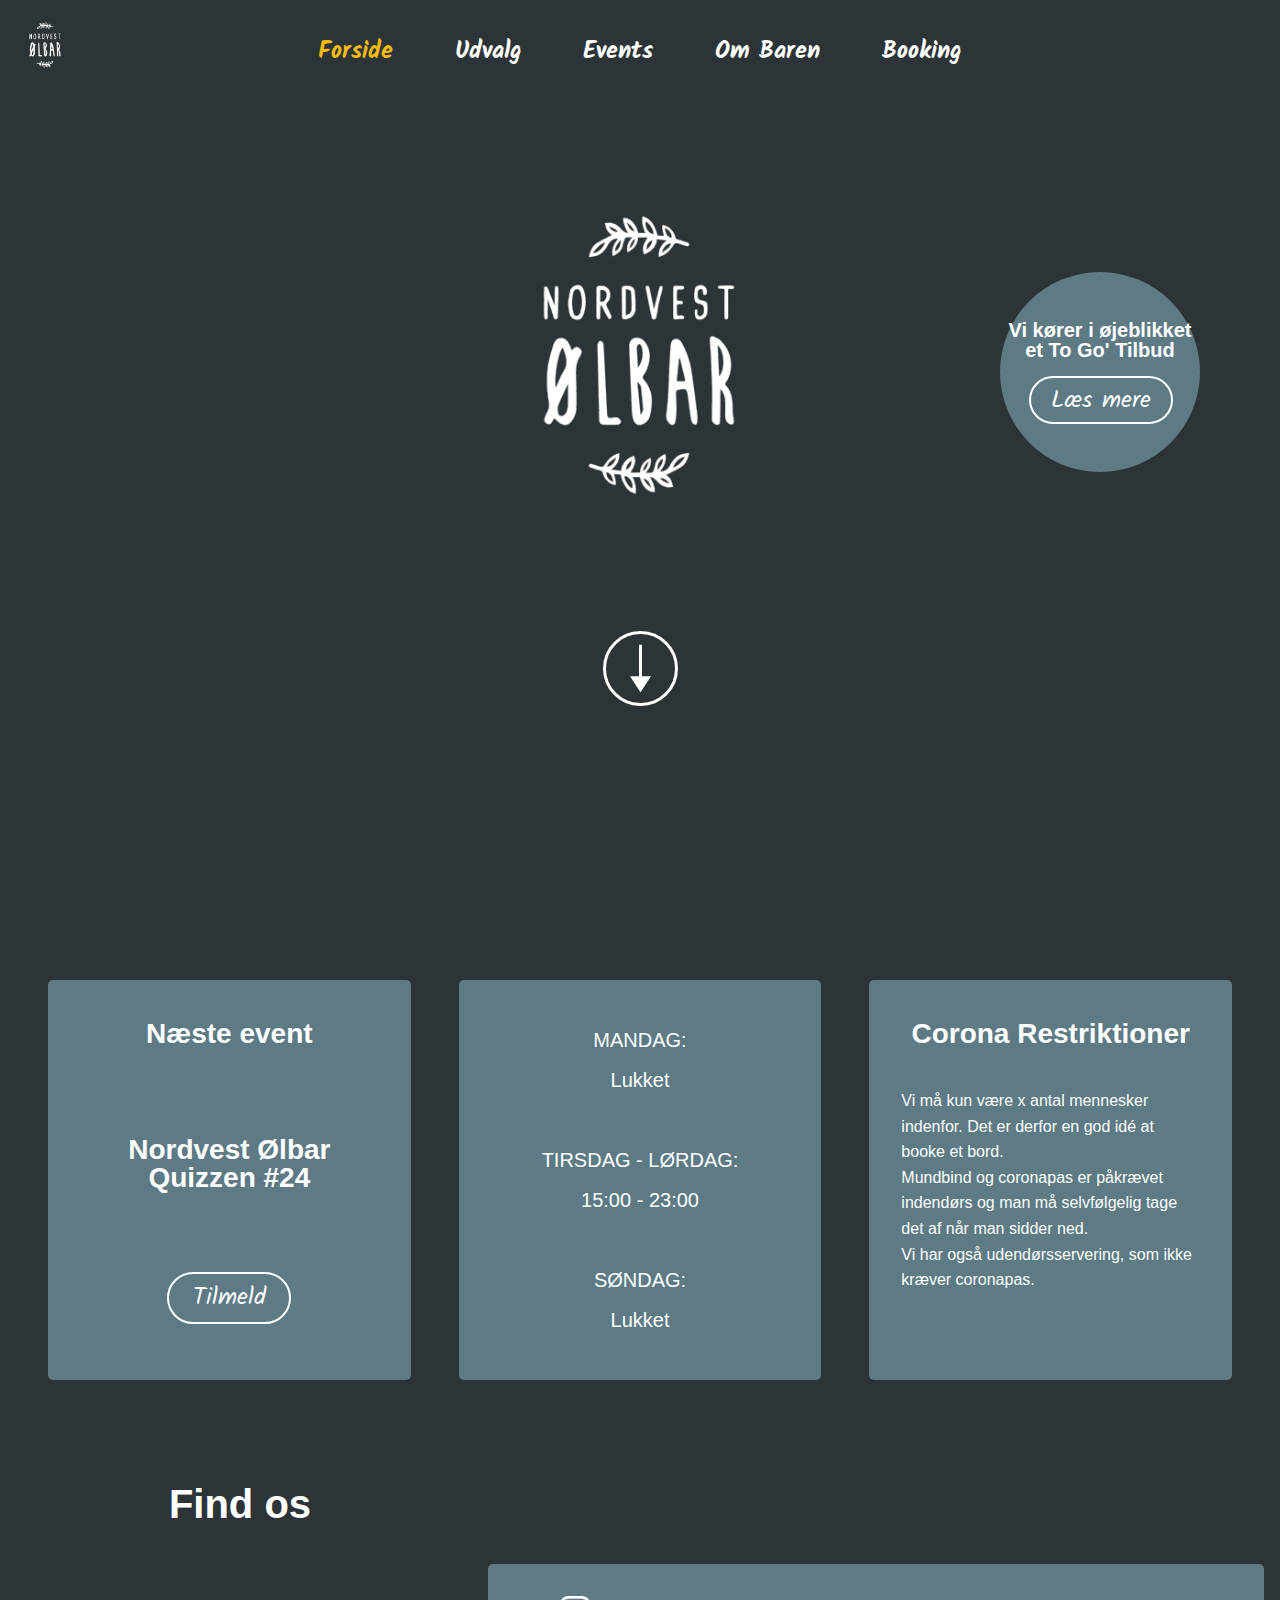
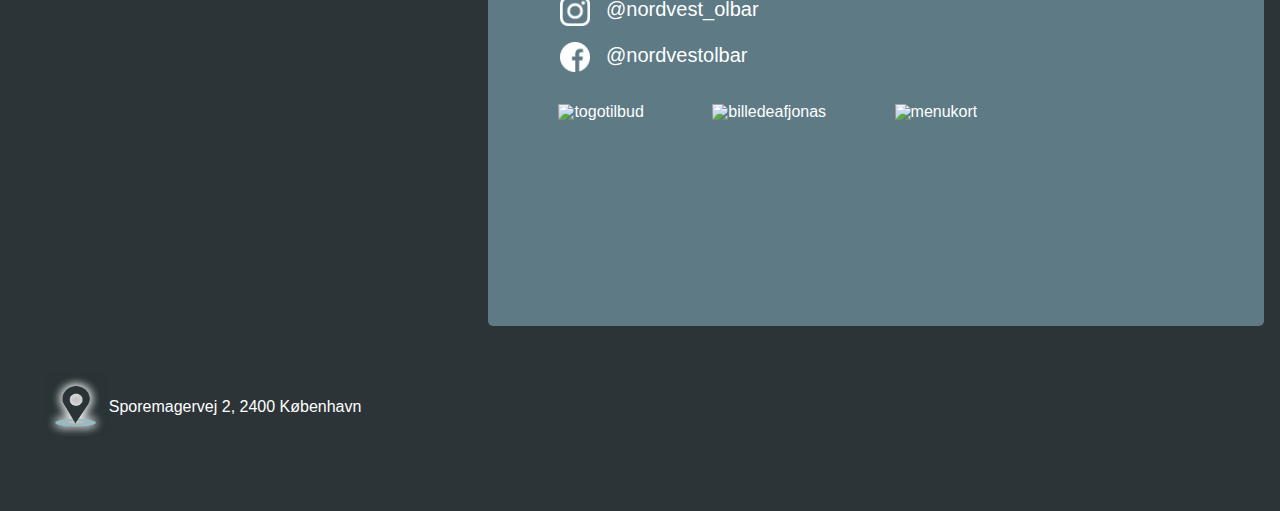
==== commit 2a25ede1: "header/menu responsive" ====
--- a/index.html
+++ b/index.html
@@ -15,10 +15,17 @@
 
 <body class="front-body">
     <header>
+        <button class="header-mobile-menu-button" onclick="menu()">
+            <img class="header-mobile-menu-image" src="/images/menu_white_36dp.svg" alt="">
+        </button>
         <img class="header-image" src="/images/nv.logo.white.png" alt="logo">
         <nav class="header-nav">
+            <button onclick="menuClose()" class="header-nav-exit">
+                <img class="header-nav-exit-image" src="/images/x.svg" alt="">
+            </button>
             <ul class="header-nav-ul">
-                <li class="header-nav-ul-li"><a class="header-nav-ul-li-a active-page" href="index.html">Forside</a></li>
+                <li class="header-nav-ul-li"><a class="header-nav-ul-li-a active-page" href="index.html">Forside</a>
+                </li>
                 <li class="header-nav-ul-li"><a class="header-nav-ul-li-a" href="udvalg.html">Udvalg</a></li>
                 <li class="header-nav-ul-li"><a class="header-nav-ul-li-a" href="events.html">Events</a></li>
                 <li class="header-nav-ul-li"><a class="header-nav-ul-li-a" href="ob.html">Om Baren</a></li>
@@ -56,7 +63,8 @@
 
         <div class="front-info-corona">
             <h2 class="front-info-corona-intro">Corona Restriktioner</h2>
-            <p class="front-info-corona-description">Vi må kun være x antal mennesker indenfor. Det er derfor en god idé at booke et bord.
+            <p class="front-info-corona-description">Vi må kun være x antal mennesker indenfor. Det er derfor en god idé
+                at booke et bord.
                 <br> Mundbind og coronapas er påkrævet indendørs og man må selvfølgelig tage det af når man sidder ned.
                 <br> Vi har også udendørsservering, som ikke kræver coronapas.
             </p>
@@ -68,7 +76,9 @@
             <h1 class="front-find-os-intro">Find os</h1>
             <div class="front-find-os-map">
                 <div class="mapouter">
-                    <div class="gmap_canvas"><iframe class="gmap_canvas" src="https://maps.google.com/maps?q=Sporemagervej%202,%202400%20K%C3%B8benhavn&t=&z=13&ie=UTF8&iwloc=&output=embed" frameborder="0" scrolling="no" marginheight="0" marginwidth="0"></iframe>
+                    <div class="gmap_canvas"><iframe class="gmap_canvas"
+                            src="https://maps.google.com/maps?q=Sporemagervej%202,%202400%20K%C3%B8benhavn&t=&z=13&ie=UTF8&iwloc=&output=embed"
+                            frameborder="0" scrolling="no" marginheight="0" marginwidth="0"></iframe>
                         <a href="https://123movies-a.com"></a><br>
                         <a href="https://www.embedgooglemap.net"></a>
 
--- a/css/style.css
+++ b/css/style.css
@@ -70,23 +70,63 @@
 
 header {
   display: flex;
+  justify-content: flex-end;
+  position: absolute;
+  z-index: 2;
+  width: 100%;
+}
+
+.header-mobile-menu-button {
+background-color: transparent;
+border: none;
+margin-right: 0.25rem;
+margin-top: 0.25rem;
+width: 2.75rem;
+height: 2.75rem;
+padding: 0rem;
+}
+
+
+.header-mobile-menu-image {
+  width: 100%;
 }
 
 .header-image {
-  width: 10%;
+  width: 7%;
+  display: none;
 }
 
 .header-nav {
-  padding-right: 10%;
-  margin: 0 auto;
-  width: 50%;
+  position: absolute;
+  background-color: var(--nvoe-black);
+  width: 0%;
+  z-index: 2;
+  height: 100vh;
+  transition: 0.35s;
+}
+
+.header-nav-exit {
+  display: none;
+  width: 4rem;
+  height: 4rem;
+  background-color:transparent;
+  border: none;
+  position: absolute;
+  right: 0rem;
+  top: 0rem;
 }
 
 .header-nav-ul {
-  display: flex;
+  display: none;
+  flex-direction: column;
   list-style: none;
-  justify-content: space-evenly;
-  margin-top: 5rem;
+  margin-top: 2.5rem;
+  margin-left: 3rem;
+  height: 50vh;
+}
+
+.header-nav-ul-li {
+  margin-top: 3rem;
 }
 
 .header-nav-ul-li-a {
@@ -114,8 +154,9 @@
 
 .front-body {
   background-image: url("/images/forsidewall.jpg");
-  background-size: cover;
-  background-position-x: 40%;
+  background-size: auto 55vh;
+  background-position-x:45%;
+  background-position-y: 0%;
   background-repeat: no-repeat;
 }
 
@@ -293,6 +334,19 @@
   margin-top: 1rem;
   margin-bottom: 6rem;
 }
+
+.mapouter {
+  width: 18rem;
+  height: 18rem;
+  padding: 1rem;
+  padding-top: 0rem;
+  margin: 0 auto;
+}
+.gmap_canvas {
+  width: 100%;
+  height: 100%;
+}
+
 
 .front-some {
   background-color: var(--nvoe-blue);
@@ -1305,6 +1359,54 @@
 
 @media screen and (min-width: 1280px) {
 
+  /* HEADER MEDIA 1280 */
+
+header {
+  display: flex;
+  justify-content: flex-end;
+  position: absolute;
+  z-index: 2;
+  width: 100%;
+}
+
+.header-mobile-menu-button {
+  display: none;
+}
+
+
+.header-mobile-menu-image {
+  display: none;
+}
+
+.header-image {
+  width: 7%;
+  display: block;
+}
+
+.header-nav {
+  position: relative;
+  background-color: transparent;
+  width: 60%;
+  z-index: 2;
+  height: 10vh;
+  margin: 0 auto;
+  padding-right: 7%;
+}
+
+
+.header-nav-ul {
+  display: flex;
+  flex-direction: row;
+  justify-content: space-evenly;
+  margin-top: 0;
+  margin-left: 0;
+  height: 10vh;
+}
+
+.header-nav-ul-li {
+  margin-top: 2.5rem;
+}
+
   /* Forside MEDIA 1280 */
     .front-body {
     background-size: 100vw auto;
@@ -1929,11 +2031,21 @@
 
 @media screen and (min-width: 1920px) {
 
+  /* HEADER MEDIA 1920 */
+
+  .header-nav-ul-li {
+    margin-top: 3.5rem;
+  }
+
+
+
+
+  /* FORSIDE MEDIA 1920 */
+
   .front-body {
     background-size: 100vw 100vh;
   }
 
-  /* Forside styling mediaqueries */
   .front-intro-section {
     height: 100vh;
 }
@@ -1942,7 +2054,7 @@
     height: 35%;
     display: block;
     margin: 0 auto;
-    padding-top: 0rem;
+    padding-top: 5rem;
     padding-left: 22.5rem;
 }
 .front-intro-scrolldown {
@@ -2095,6 +2207,10 @@
 }
 
 
+
+
+/* TOGO MEDIA !920 */
+
   .togo-intro-section {
       height: 100vh;
       background-position-x: 40%;
@@ -2218,6 +2334,26 @@
   }
 
 
+
+
+  /* UDVALG MEDIA 1920 */
+
+  .udvalg-togo-section {
+    width: 45%;
+  }
+
+  .udvalg-togo-image {
+    width:45%;
+  }
+
+  .udvalg-togo-intro {
+    margin-top: 6rem;
+  }
+
+  .udvalg-togo-description {
+    width: 85%;
+    margin: 0 auto;
+  }
 
 
   /* EVENT MEDIA 1920 */
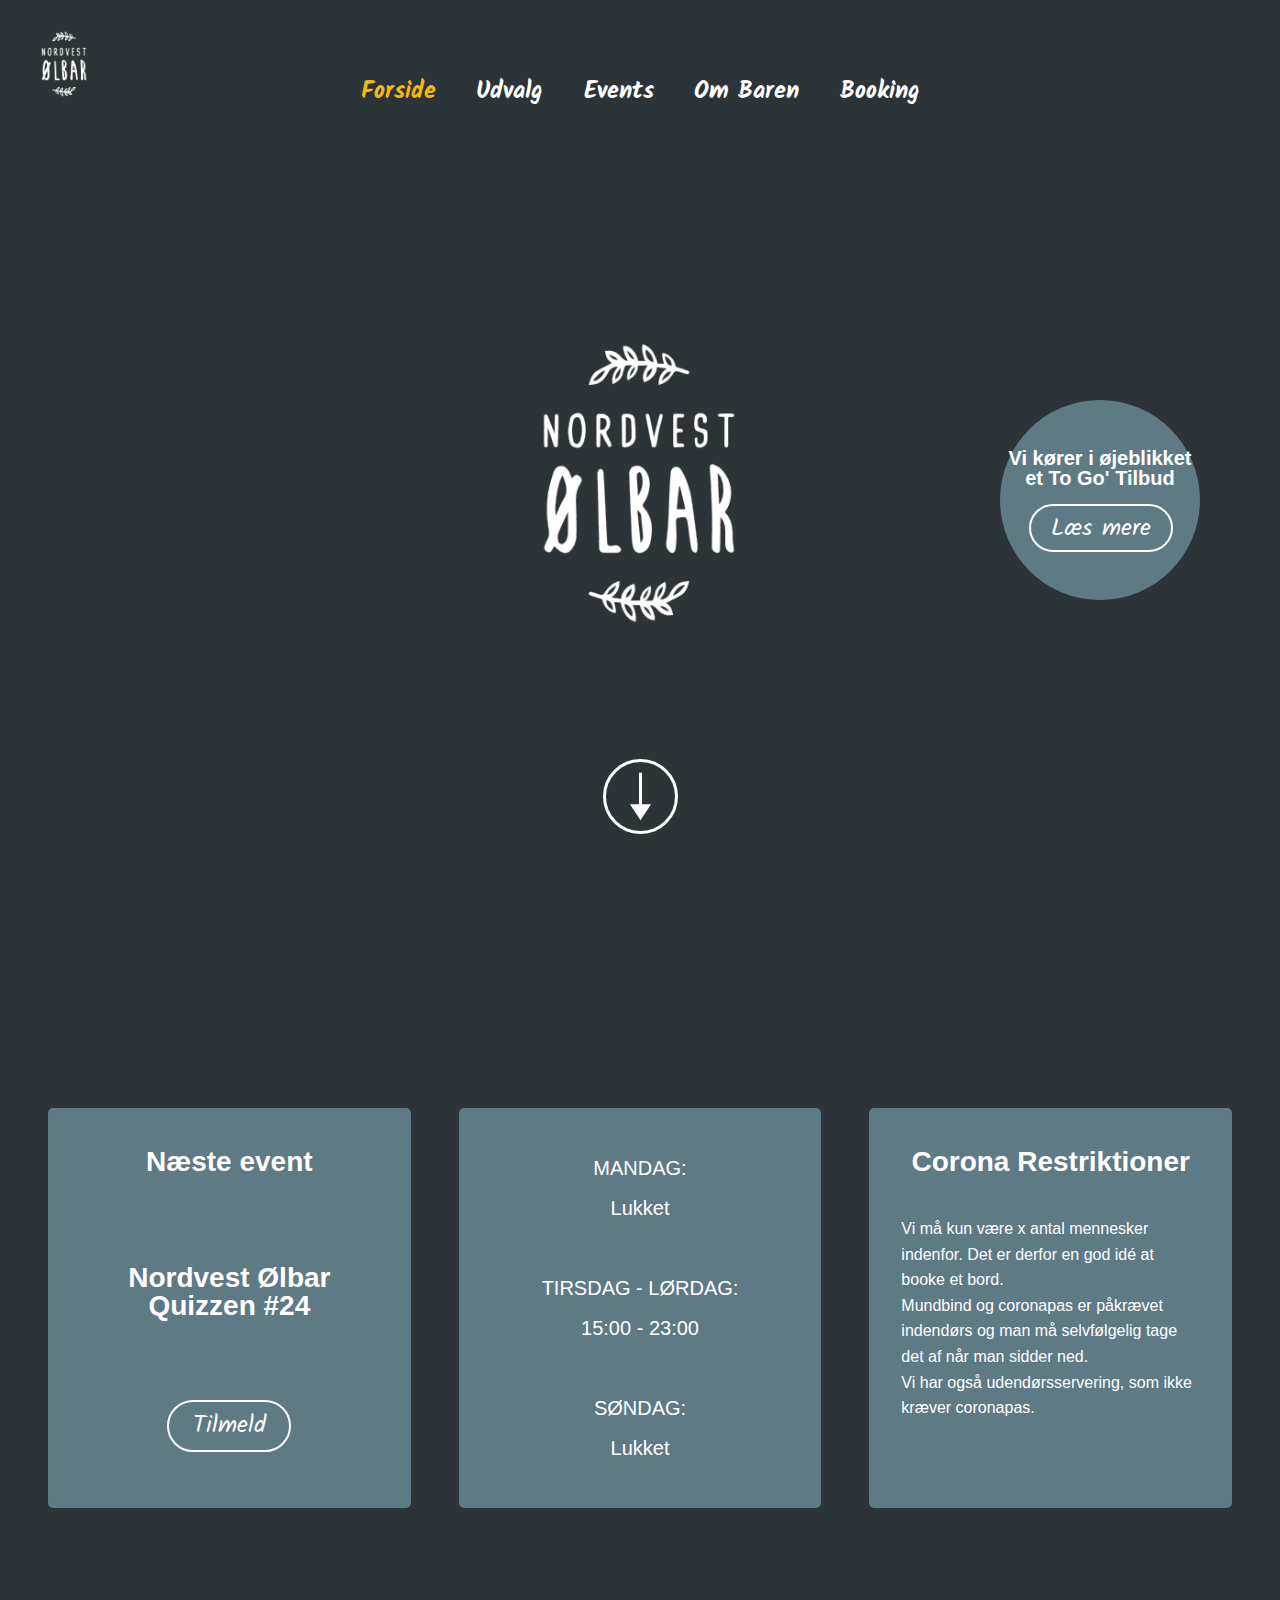
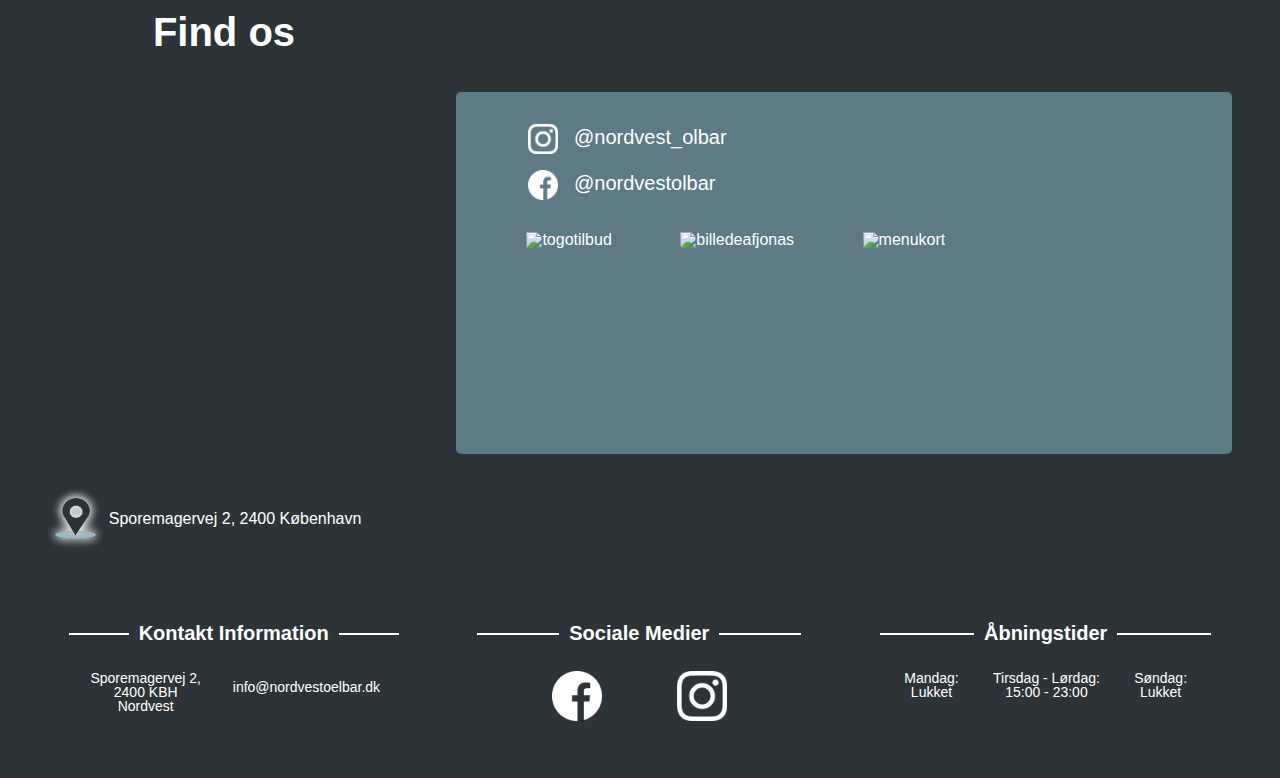
==== commit 605ebccf: "Footer scaling + global" ====
--- a/index.html
+++ b/index.html
@@ -15,17 +15,10 @@
 
 <body class="front-body">
     <header>
-        <button class="header-mobile-menu-button" onclick="menu()">
-            <img class="header-mobile-menu-image" src="/images/menu_white_36dp.svg" alt="">
-        </button>
         <img class="header-image" src="/images/nv.logo.white.png" alt="logo">
         <nav class="header-nav">
-            <button onclick="menuClose()" class="header-nav-exit">
-                <img class="header-nav-exit-image" src="/images/x.svg" alt="">
-            </button>
             <ul class="header-nav-ul">
-                <li class="header-nav-ul-li"><a class="header-nav-ul-li-a active-page" href="index.html">Forside</a>
-                </li>
+                <li class="header-nav-ul-li"><a class="header-nav-ul-li-a active-page" href="index.html">Forside</a></li>
                 <li class="header-nav-ul-li"><a class="header-nav-ul-li-a" href="udvalg.html">Udvalg</a></li>
                 <li class="header-nav-ul-li"><a class="header-nav-ul-li-a" href="events.html">Events</a></li>
                 <li class="header-nav-ul-li"><a class="header-nav-ul-li-a" href="ob.html">Om Baren</a></li>
@@ -63,8 +56,7 @@
 
         <div class="front-info-corona">
             <h2 class="front-info-corona-intro">Corona Restriktioner</h2>
-            <p class="front-info-corona-description">Vi må kun være x antal mennesker indenfor. Det er derfor en god idé
-                at booke et bord.
+            <p class="front-info-corona-description">Vi må kun være x antal mennesker indenfor. Det er derfor en god idé at booke et bord.
                 <br> Mundbind og coronapas er påkrævet indendørs og man må selvfølgelig tage det af når man sidder ned.
                 <br> Vi har også udendørsservering, som ikke kræver coronapas.
             </p>
@@ -76,9 +68,7 @@
             <h1 class="front-find-os-intro">Find os</h1>
             <div class="front-find-os-map">
                 <div class="mapouter">
-                    <div class="gmap_canvas"><iframe class="gmap_canvas"
-                            src="https://maps.google.com/maps?q=Sporemagervej%202,%202400%20K%C3%B8benhavn&t=&z=13&ie=UTF8&iwloc=&output=embed"
-                            frameborder="0" scrolling="no" marginheight="0" marginwidth="0"></iframe>
+                    <div class="gmap_canvas"><iframe class="gmap_canvas" src="https://maps.google.com/maps?q=Sporemagervej%202,%202400%20K%C3%B8benhavn&t=&z=13&ie=UTF8&iwloc=&output=embed" frameborder="0" scrolling="no" marginheight="0" marginwidth="0"></iframe>
                         <a href="https://123movies-a.com"></a><br>
                         <a href="https://www.embedgooglemap.net"></a>
 
@@ -109,7 +99,64 @@
     </div>
 
     <footer>
-
+        <div class="footer-contact">
+            <div class="footer-contact-wrap">
+                <div class="footer-contact-wrap-left"></div>
+                <h3 class="footer-contact-wrap-title">
+                    Kontakt Information
+                </h3>
+                <div class="footer-contact-wrap-right"></div>
+            </div>
+            <div class="footer-contact-text">
+                <p class="footer-contact-text-address">
+                    Sporemagervej 2,
+                    2400 KBH Nordvest
+                </p>
+                <p class="footer-contact-text-mail">
+                    info@nordvestoelbar.dk
+                </p>
+            </div>
+        </div>
+        <div class="footer-some">
+            <div class="footer-some-wrap">
+                <div class="footer-some-wrap-left"></div>
+                <h3 class="footer-some-wrap-title">
+                    Sociale Medier
+                </h3>
+                <div class="footer-some-wrap-right"></div>
+            </div>
+            <div class="footer-some-links">
+                <a href="https://www.facebook.com/nordvestolbar" class="footer-some-links-fb">
+                    <img src="./images/facebook.png" class="footer-some-links-fb-icon">
+                </a>
+                <a href="https://www.instagram.com/nordvest_olbar/" class="footer-some-links-ig">
+                    <img src="./images/instagram.png" class="footer-some-links-ig-icon">
+                </a>
+            </div>
+        </div>
+        <div class="footer-time">
+            <div class="footer-time-wrap">
+                <div class="footer-time-wrap-left"></div>
+                <h3 class="footer-time-wrap-title">
+                    Åbningstider
+                </h3>
+                <div class="footer-time-wrap-right"></div>
+            </div>
+            <div class="footer-time-text">
+                <p class="footer-time-text-one">
+                    Mandag: <br>
+                    Lukket
+                </p>
+                <p class="footer-time-text-two">
+                    Tirsdag - Lørdag: <br>
+                    15:00 - 23:00
+                </p>
+                <p class="footer-time-text-three">
+                    Søndag: <br>
+                    Lukket
+                </p>
+            </div>
+        </div>
     </footer>
 </body>
 <script src="./js/main.js"></script>
--- a/css/style.css
+++ b/css/style.css
@@ -70,63 +70,23 @@
 
 header {
   display: flex;
-  justify-content: flex-end;
-  position: absolute;
-  z-index: 2;
-  width: 100%;
-}
-
-.header-mobile-menu-button {
-background-color: transparent;
-border: none;
-margin-right: 0.25rem;
-margin-top: 0.25rem;
-width: 2.75rem;
-height: 2.75rem;
-padding: 0rem;
-}
-
-
-.header-mobile-menu-image {
-  width: 100%;
 }
 
 .header-image {
-  width: 7%;
-  display: none;
+  width: 10%;
 }
 
 .header-nav {
-  position: absolute;
-  background-color: var(--nvoe-black);
-  width: 0%;
-  z-index: 2;
-  height: 100vh;
-  transition: 0.35s;
-}
-
-.header-nav-exit {
-  display: none;
-  width: 4rem;
-  height: 4rem;
-  background-color:transparent;
-  border: none;
-  position: absolute;
-  right: 0rem;
-  top: 0rem;
+  padding-right: 10%;
+  margin: 0 auto;
+  width: 50%;
 }
 
 .header-nav-ul {
-  display: none;
-  flex-direction: column;
+  display: flex;
   list-style: none;
-  margin-top: 2.5rem;
-  margin-left: 3rem;
-  height: 50vh;
-}
-
-.header-nav-ul-li {
-  margin-top: 3rem;
+  justify-content: space-evenly;
+  margin-top: 5rem;
 }
 
 .header-nav-ul-li-a {
@@ -148,15 +108,92 @@
 }
 
 
+/* Footer Styling */
+
+footer {
+  display: flex;
+  flex-direction: column;
+  justify-content: center;
+  text-align: center;
+}
+
+.footer-contact-wrap, .footer-some-wrap, .footer-time-wrap {
+  display: flex;
+  flex-direction: row;
+  justify-content: center;
+  text-align: center;
+  margin-bottom: 1.625em;
+}
+
+.footer-contact-wrap-title, .footer-some-wrap-title, .footer-time-wrap-title {
+  font-size: 1.25em;
+  font-weight: 700;
+}
+
+.footer-contact-wrap-left, .footer-contact-wrap-right, .footer-some-wrap-left, .footer-some-wrap-right, .footer-time-wrap-left, .footer-time-wrap-right {
+  background-color: var(--nvoe-white);
+  height: 0.125em;
+  margin: 0.625em 0.625em;
+}
+
+.footer-contact-wrap-left, .footer-contact-wrap-right {
+  width: 3.75em;
+}
+
+.footer-some-wrap-left, .footer-some-wrap-right {
+  width: 5.125em;
+}
+
+.footer-time-wrap-left, .footer-time-wrap-right {
+  width: 5.875em;
+}
+
+/* Footer Contact & Time */
+
+.footer-contact-text, .footer-time-text {
+  display: flex;
+  flex-direction: row;
+  justify-content: space-evenly;
+  font-size: 0.875em;
+  font-family: var(--nvoe-text-font);
+  margin-bottom: 1.625em;
+}
+
+.footer-contact-text-address {
+  width: 8.1875em;
+  height: 2.5625em;
+}
+
+.footer-contact-text-mail {
+  width: 10.4375em;
+  text-align: center;
+  margin-top: 0.6em;
+}
+
+.footer-some-links {
+  display: flex;
+  flex-direction: row;
+  justify-content: center;
+  margin-bottom: 1.625em;
+}
+
+.footer-some-links-fb-icon, .footer-some-links-ig-icon {
+  width: 3.125em;
+  height: 3.125em;
+  margin: 0 2.34375em 0 2.34375em;
+}
+
+.footer-time-text {
+  margin-bottom: 5.625em;
+}
 
 
 /* Forside styling */
 
 .front-body {
   background-image: url("/images/forsidewall.jpg");
-  background-size: auto 55vh;
-  background-position-x:45%;
-  background-position-y: 0%;
+  background-size: cover;
+  background-position-x: 40%;
   background-repeat: no-repeat;
 }
 
@@ -334,19 +371,6 @@
   margin-top: 1rem;
   margin-bottom: 6rem;
 }
-
-.mapouter {
-  width: 18rem;
-  height: 18rem;
-  padding: 1rem;
-  padding-top: 0rem;
-  margin: 0 auto;
-}
-.gmap_canvas {
-  width: 100%;
-  height: 100%;
-}
-
 
 .front-some {
   background-color: var(--nvoe-blue);
@@ -1359,53 +1383,14 @@
 
 @media screen and (min-width: 1280px) {
 
-  /* HEADER MEDIA 1280 */
-
-header {
-  display: flex;
-  justify-content: flex-end;
-  position: absolute;
-  z-index: 2;
-  width: 100%;
-}
-
-.header-mobile-menu-button {
-  display: none;
-}
-
-
-.header-mobile-menu-image {
-  display: none;
-}
-
-.header-image {
-  width: 7%;
-  display: block;
-}
-
-.header-nav {
-  position: relative;
-  background-color: transparent;
-  width: 60%;
-  z-index: 2;
-  height: 10vh;
-  margin: 0 auto;
-  padding-right: 7%;
-}
-
-
-.header-nav-ul {
-  display: flex;
-  flex-direction: row;
-  justify-content: space-evenly;
-  margin-top: 0;
-  margin-left: 0;
-  height: 10vh;
-}
-
-.header-nav-ul-li {
-  margin-top: 2.5rem;
-}
+  /* Footer */
+
+  footer {
+    flex-direction: row;
+    width: 100vw;
+    justify-content: space-evenly;
+  }
+
 
   /* Forside MEDIA 1280 */
     .front-body {
@@ -2030,22 +2015,12 @@
 /* Media Big Laptop */
 
 @media screen and (min-width: 1920px) {
-
-  /* HEADER MEDIA 1920 */
-
-  .header-nav-ul-li {
-    margin-top: 3.5rem;
-  }
-
-
-
-
-  /* FORSIDE MEDIA 1920 */
-
+  
   .front-body {
     background-size: 100vw 100vh;
   }
 
+  /* Forside styling mediaqueries */
   .front-intro-section {
     height: 100vh;
 }
@@ -2054,7 +2029,7 @@
     height: 35%;
     display: block;
     margin: 0 auto;
-    padding-top: 5rem;
+    padding-top: 0rem;
     padding-left: 22.5rem;
 }
 .front-intro-scrolldown {
@@ -2207,10 +2182,6 @@
 }
 
 
-
-
-/* TOGO MEDIA !920 */
-
   .togo-intro-section {
       height: 100vh;
       background-position-x: 40%;
@@ -2334,26 +2305,6 @@
   }
 
 
-
-
-  /* UDVALG MEDIA 1920 */
-
-  .udvalg-togo-section {
-    width: 45%;
-  }
-
-  .udvalg-togo-image {
-    width:45%;
-  }
-
-  .udvalg-togo-intro {
-    margin-top: 6rem;
-  }
-
-  .udvalg-togo-description {
-    width: 85%;
-    margin: 0 auto;
-  }
 
 
   /* EVENT MEDIA 1920 */
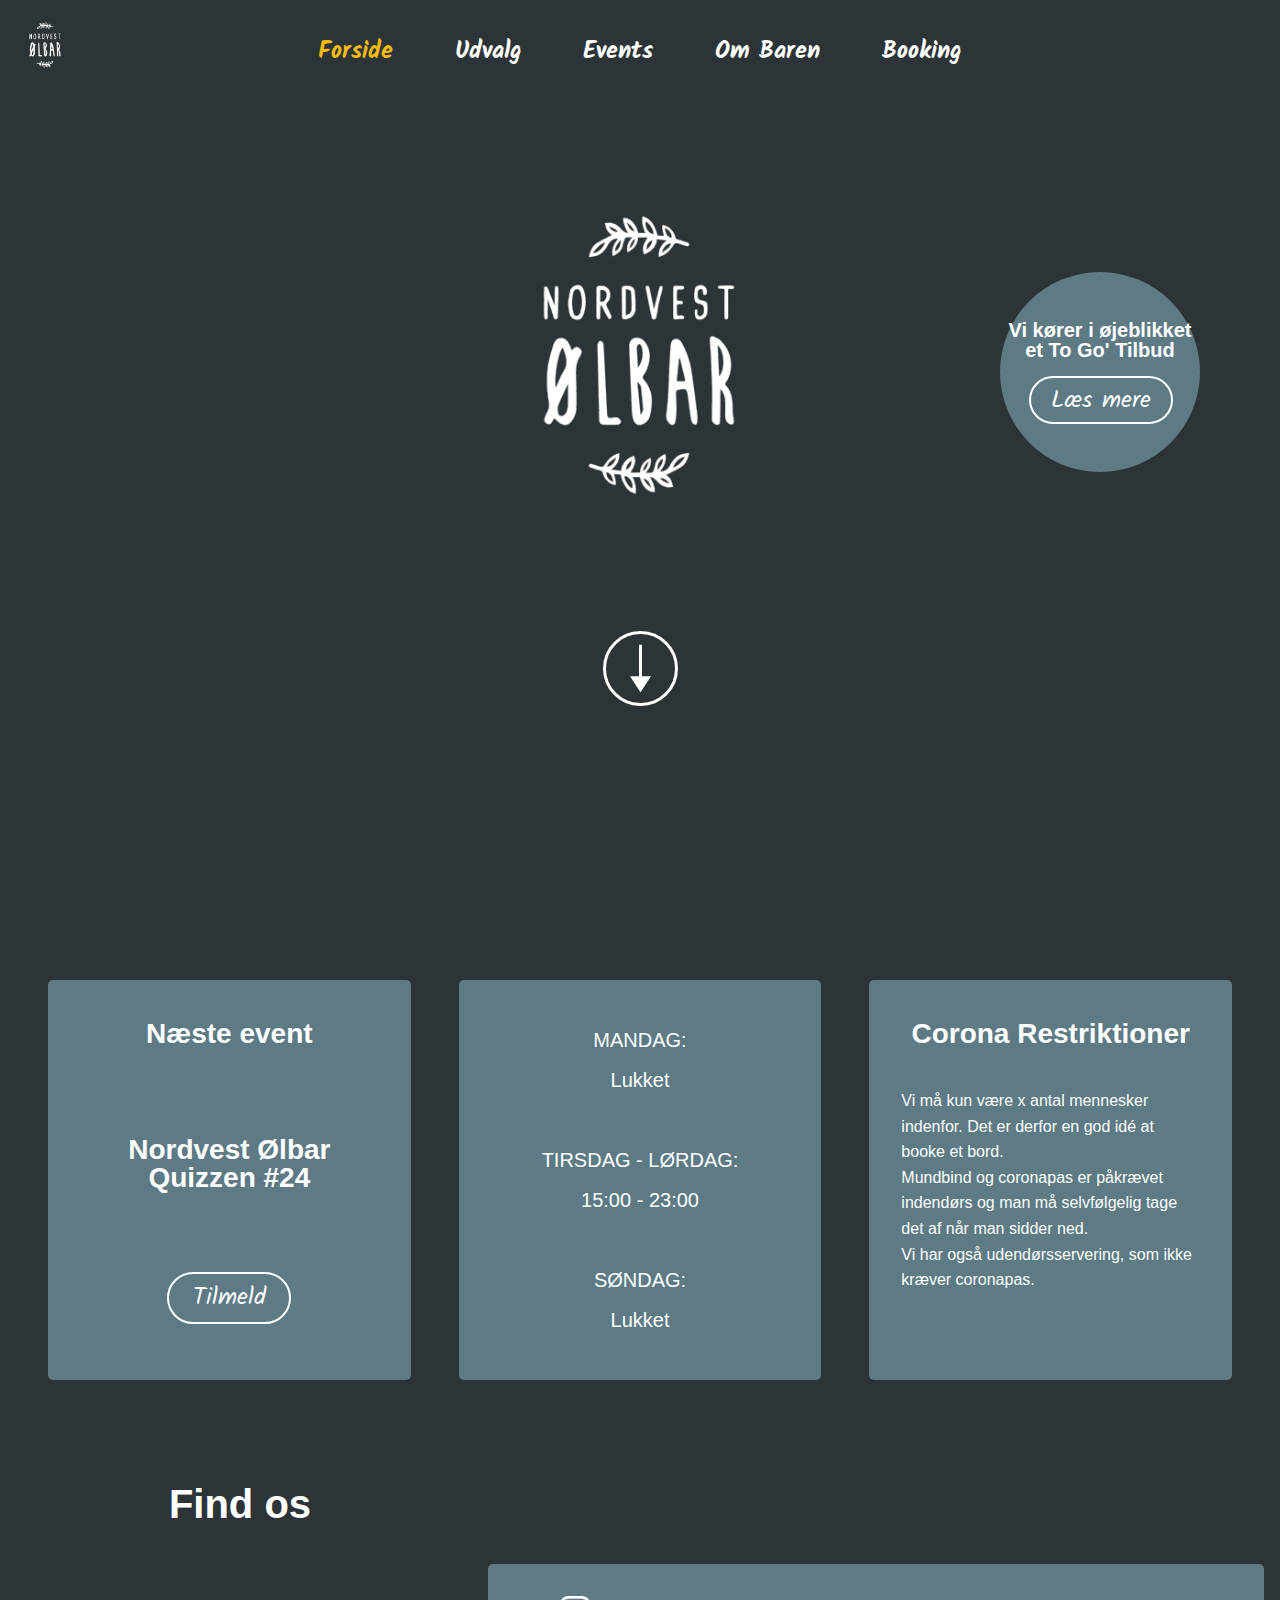
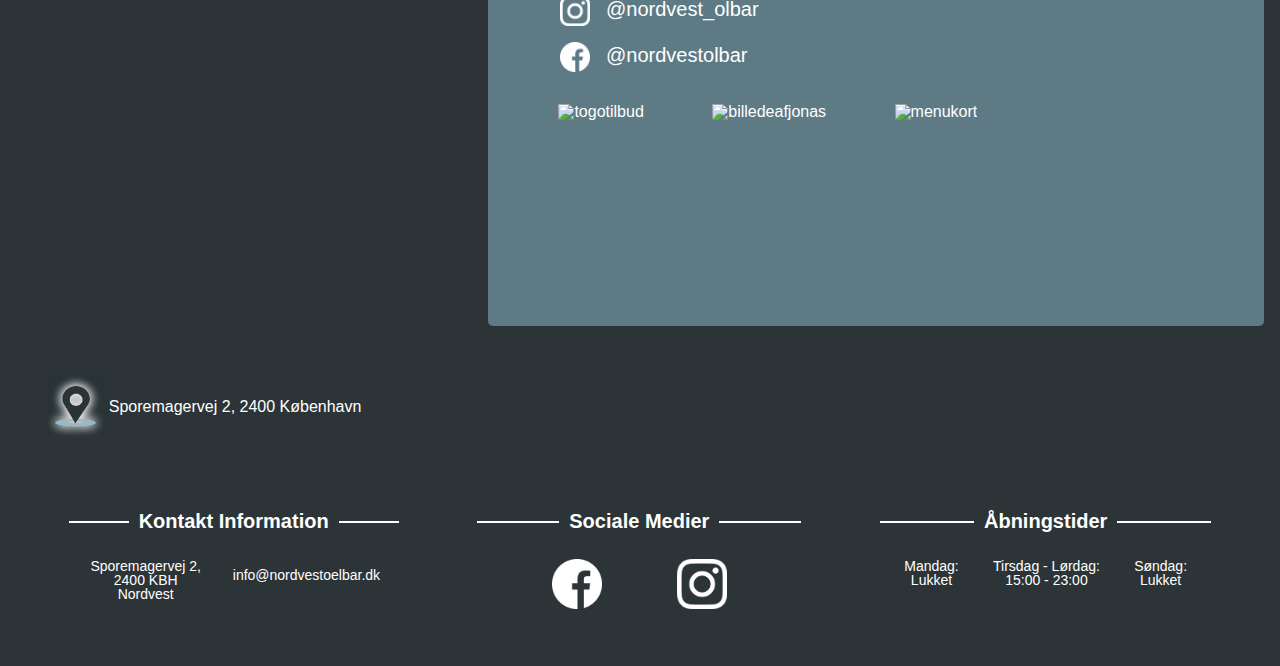
==== commit de868f91: "Merge branch 'nuke' of https://github.com/dembgit/nvoe into nuke" ====
--- a/index.html
+++ b/index.html
@@ -15,10 +15,17 @@
 
 <body class="front-body">
     <header>
+        <button class="header-mobile-menu-button" onclick="menu()">
+            <img class="header-mobile-menu-image" src="/images/menu_white_36dp.svg" alt="">
+        </button>
         <img class="header-image" src="/images/nv.logo.white.png" alt="logo">
         <nav class="header-nav">
+            <button onclick="menuClose()" class="header-nav-exit">
+                <img class="header-nav-exit-image" src="/images/x.svg" alt="">
+            </button>
             <ul class="header-nav-ul">
-                <li class="header-nav-ul-li"><a class="header-nav-ul-li-a active-page" href="index.html">Forside</a></li>
+                <li class="header-nav-ul-li"><a class="header-nav-ul-li-a active-page" href="index.html">Forside</a>
+                </li>
                 <li class="header-nav-ul-li"><a class="header-nav-ul-li-a" href="udvalg.html">Udvalg</a></li>
                 <li class="header-nav-ul-li"><a class="header-nav-ul-li-a" href="events.html">Events</a></li>
                 <li class="header-nav-ul-li"><a class="header-nav-ul-li-a" href="ob.html">Om Baren</a></li>
@@ -56,7 +63,8 @@
 
         <div class="front-info-corona">
             <h2 class="front-info-corona-intro">Corona Restriktioner</h2>
-            <p class="front-info-corona-description">Vi må kun være x antal mennesker indenfor. Det er derfor en god idé at booke et bord.
+            <p class="front-info-corona-description">Vi må kun være x antal mennesker indenfor. Det er derfor en god idé
+                at booke et bord.
                 <br> Mundbind og coronapas er påkrævet indendørs og man må selvfølgelig tage det af når man sidder ned.
                 <br> Vi har også udendørsservering, som ikke kræver coronapas.
             </p>
@@ -68,7 +76,9 @@
             <h1 class="front-find-os-intro">Find os</h1>
             <div class="front-find-os-map">
                 <div class="mapouter">
-                    <div class="gmap_canvas"><iframe class="gmap_canvas" src="https://maps.google.com/maps?q=Sporemagervej%202,%202400%20K%C3%B8benhavn&t=&z=13&ie=UTF8&iwloc=&output=embed" frameborder="0" scrolling="no" marginheight="0" marginwidth="0"></iframe>
+                    <div class="gmap_canvas"><iframe class="gmap_canvas"
+                            src="https://maps.google.com/maps?q=Sporemagervej%202,%202400%20K%C3%B8benhavn&t=&z=13&ie=UTF8&iwloc=&output=embed"
+                            frameborder="0" scrolling="no" marginheight="0" marginwidth="0"></iframe>
                         <a href="https://123movies-a.com"></a><br>
                         <a href="https://www.embedgooglemap.net"></a>
 
--- a/css/style.css
+++ b/css/style.css
@@ -70,23 +70,63 @@
 
 header {
   display: flex;
+  justify-content: flex-end;
+  position: absolute;
+  z-index: 2;
+  width: 100%;
+}
+
+.header-mobile-menu-button {
+background-color: transparent;
+border: none;
+margin-right: 0.25rem;
+margin-top: 0.25rem;
+width: 2.75rem;
+height: 2.75rem;
+padding: 0rem;
+}
+
+
+.header-mobile-menu-image {
+  width: 100%;
 }
 
 .header-image {
-  width: 10%;
+  width: 7%;
+  display: none;
 }
 
 .header-nav {
-  padding-right: 10%;
-  margin: 0 auto;
-  width: 50%;
+  position: absolute;
+  background-color: var(--nvoe-black);
+  width: 0%;
+  z-index: 2;
+  height: 100vh;
+  transition: 0.35s;
+}
+
+.header-nav-exit {
+  display: none;
+  width: 4rem;
+  height: 4rem;
+  background-color:transparent;
+  border: none;
+  position: absolute;
+  right: 0rem;
+  top: 0rem;
 }
 
 .header-nav-ul {
-  display: flex;
+  display: none;
+  flex-direction: column;
   list-style: none;
-  justify-content: space-evenly;
-  margin-top: 5rem;
+  margin-top: 2.5rem;
+  margin-left: 3rem;
+  height: 50vh;
+}
+
+.header-nav-ul-li {
+  margin-top: 3rem;
 }
 
 .header-nav-ul-li-a {
@@ -192,8 +232,9 @@
 
 .front-body {
   background-image: url("/images/forsidewall.jpg");
-  background-size: cover;
-  background-position-x: 40%;
+  background-size: auto 55vh;
+  background-position-x:45%;
+  background-position-y: 0%;
   background-repeat: no-repeat;
 }
 
@@ -371,6 +412,19 @@
   margin-top: 1rem;
   margin-bottom: 6rem;
 }
+
+.mapouter {
+  width: 18rem;
+  height: 18rem;
+  padding: 1rem;
+  padding-top: 0rem;
+  margin: 0 auto;
+}
+.gmap_canvas {
+  width: 100%;
+  height: 100%;
+}
+
 
 .front-some {
   background-color: var(--nvoe-blue);
@@ -1391,6 +1445,53 @@
     justify-content: space-evenly;
   }
 
+  /* HEADER MEDIA 1280 */
+
+header {
+  display: flex;
+  justify-content: flex-end;
+  position: absolute;
+  z-index: 2;
+  width: 100%;
+}
+
+.header-mobile-menu-button {
+  display: none;
+}
+
+
+.header-mobile-menu-image {
+  display: none;
+}
+
+.header-image {
+  width: 7%;
+  display: block;
+}
+
+.header-nav {
+  position: relative;
+  background-color: transparent;
+  width: 60%;
+  z-index: 2;
+  height: 10vh;
+  margin: 0 auto;
+  padding-right: 7%;
+}
+
+
+.header-nav-ul {
+  display: flex;
+  flex-direction: row;
+  justify-content: space-evenly;
+  margin-top: 0;
+  margin-left: 0;
+  height: 10vh;
+}
+
+.header-nav-ul-li {
+  margin-top: 2.5rem;
+}
 
   /* Forside MEDIA 1280 */
     .front-body {
@@ -2016,11 +2117,22 @@
 
 @media screen and (min-width: 1920px) {
   
+
+  /* HEADER MEDIA 1920 */
+
+  .header-nav-ul-li {
+    margin-top: 3.5rem;
+  }
+
+
+
+
+  /* FORSIDE MEDIA 1920 */
+
   .front-body {
     background-size: 100vw 100vh;
   }
 
-  /* Forside styling mediaqueries */
   .front-intro-section {
     height: 100vh;
 }
@@ -2029,7 +2141,7 @@
     height: 35%;
     display: block;
     margin: 0 auto;
-    padding-top: 0rem;
+    padding-top: 5rem;
     padding-left: 22.5rem;
 }
 .front-intro-scrolldown {
@@ -2182,6 +2294,10 @@
 }
 
 
+
+
+/* TOGO MEDIA !920 */
+
   .togo-intro-section {
       height: 100vh;
       background-position-x: 40%;
@@ -2305,6 +2421,26 @@
   }
 
 
+
+
+  /* UDVALG MEDIA 1920 */
+
+  .udvalg-togo-section {
+    width: 45%;
+  }
+
+  .udvalg-togo-image {
+    width:45%;
+  }
+
+  .udvalg-togo-intro {
+    margin-top: 6rem;
+  }
+
+  .udvalg-togo-description {
+    width: 85%;
+    margin: 0 auto;
+  }
 
 
   /* EVENT MEDIA 1920 */
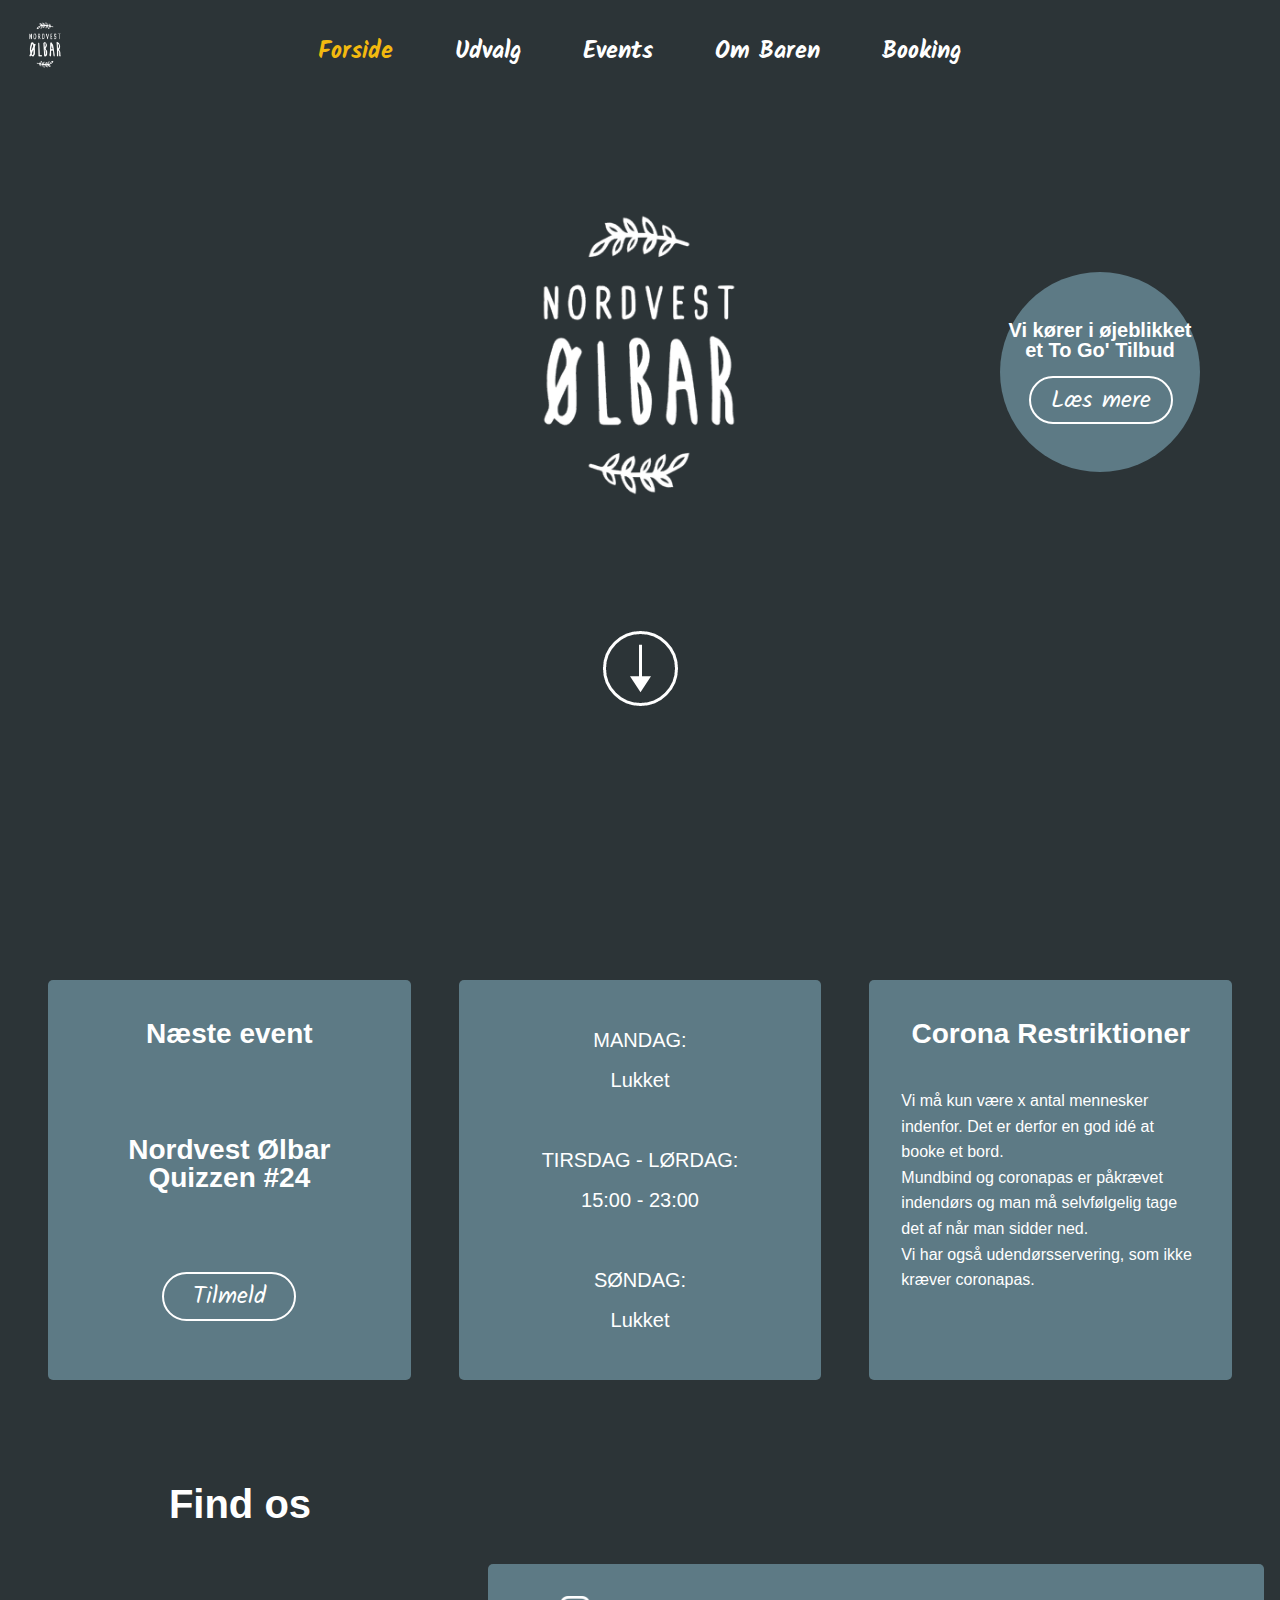
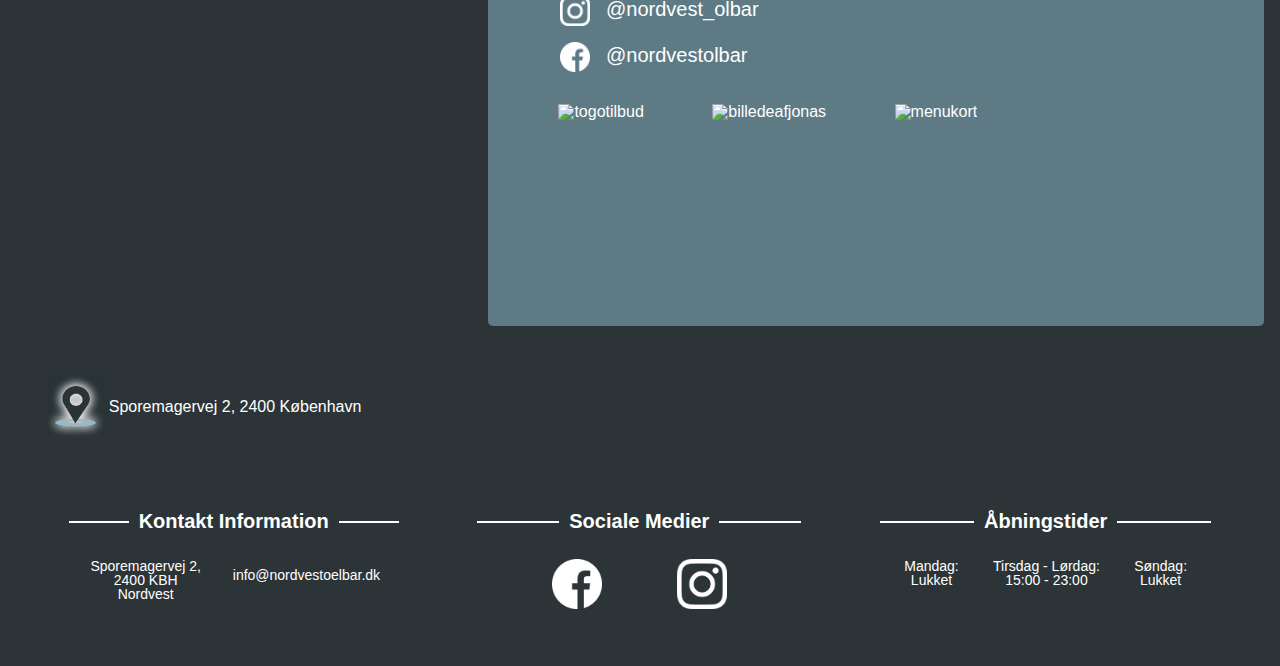
==== commit 86b27074: "Frontpage Functionality" ====
--- a/index.html
+++ b/index.html
@@ -39,10 +39,10 @@
             <img class="front-intro-image" src="images/nv.logo.white.png" alt="nordvestlogo">
             <div class="front-intro-tilbud">
                 <h3 class="front-intro-tilbud-tekst">Vi kører i øjeblikket et To Go' Tilbud</h3>
-                <button class="front-info-tilbud-button" onclick="togoPopup()">Læs mere</button>
+                <button class="front-info-tilbud-button" onclick="togo()">Læs mere</button>
             </div>
         </div>
-        <button class="front-intro-scrolldown">
+        <button class="front-intro-scrolldown" onclick="scrollFront()" cursor="pointer">
             <img src="images/scrolldown.png" alt="scrolldown">
         </button>
     </section>
@@ -51,7 +51,7 @@
         <div class="front-info-event">
             <h2 class="front-info-event-intro">Næste event</h2>
             <h2 class="front-info-event-description">Nordvest Ølbar <br> Quizzen #24</h2>
-            <a class="front-info-event-link">Tilmeld</a>
+            <a href="events.html" class="front-info-event-link">Tilmeld</a>
 
         </div>
 
@@ -106,6 +106,24 @@
                 <img class="front-some-billede-3" src="images/menukort.jpg" alt="menukort">
             </div>
         </section>
+    </div>
+
+    <div class="front-modal-togo-section">
+        <div class="front-modal-togo-content-wrap">
+            <div class="front-modal-togo-content-wrap-desktop">
+                <h2 class="front-modal-togo-intro">To Go' Tilbud</h2>
+                    <p class="front-modal-togo-description">To Go' tilbuddet er til dig der vil have nogle af de gode øl vi tilbyder
+                    med hjem. Det er både oplagt til gæster eller til hvis du vil forkæle dig selv lidt. </p>
+                <div class="front-modal-togo-order">
+                    <h3 class="front-modal-togo-price">5 øl for 200kr.</h3>
+                    <a class="front-modal-togo-link" href="tilbud.html">Bestil</a>
+                    <button class="front-modal-togo-back" onclick="back()">
+                        Tilbage
+                    </button>
+                </div>
+            </div>
+            <img class="front-modal-togo-image" src="images/oeldaaser.png" alt="">
+        </div>
     </div>
 
     <footer>
@@ -170,5 +188,5 @@
     </footer>
 </body>
 <script src="./js/main.js"></script>
-
+<script src="./js/modals.js"></script>
 </html>--- a/css/style.css
+++ b/css/style.css
@@ -127,6 +127,21 @@
 
 .header-nav-ul-li {
   margin-top: 3rem;
+}
+
+.header-nav-ul-li-selection {
+  display: flex;
+  flex-direction: column;
+}
+
+#nav-underpage {
+  margin-top: 1.5rem;
+  margin-left: 2rem;
+  font-size: 1em;
+}
+
+.header-nav-ul-li-image {
+  display: none;
 }
 
 .header-nav-ul-li-a {
@@ -289,6 +304,7 @@
 .front-info-tilbud-button:hover{
   border: solid 2px var(--nvoe-yellow);
   color: var(--nvoe-yellow);
+  cursor: pointer;
 }
 
 .front-intro-scrolldown {
@@ -494,6 +510,78 @@
 }
 
 
+.front-modal-togo-intro {
+  font-family: var(--nvoe-titel-font);
+  font-size: 1.75em;
+  font-weight: 700;
+  text-align: center;
+  padding-bottom: 2rem;
+}
+
+.front-modal-togo-description {
+  font-family: var(--nvoe-text-font);
+  font-size: 1em;
+  line-height: 1.6em;
+  text-align: center;
+}
+
+.front-modal-togo-price {
+  margin-top: 2rem;
+  text-align: center;
+  font-size: 1.25em;
+}
+
+.front-modal-togo-link, .front-info-event-link {
+  display: block;
+  text-decoration: none;
+  width: 8.125rem;
+  height: 2.8125rem;
+  margin: 0 auto;
+  text-align: center;
+  line-height: 2.8125rem;
+  background-color: transparent;
+  border: solid 2px var(--nvoe-white);
+  border-radius: 3.125rem;
+  font-family: 'Kalam';
+  font-size: 1.5rem;
+  color: var(--nvoe-white);
+  margin-top: 2em;
+}
+
+.front-modal-togo-link:hover, .front-info-event-link:hover {
+  cursor: pointer;
+  border: solid 2px var(--nvoe-yellow);
+  color: var(--nvoe-yellow);
+}
+
+.front-modal-togo-back {
+  display: block;
+  text-decoration: none;
+  width: 6.125rem;
+  height: 2.125rem;
+  margin: 0 auto;
+  text-align: center;
+  line-height: 2.125rem;
+  background-color: transparent;
+  border: solid 2px var(--nvoe-white);
+  border-radius: 3.125rem;
+  font-family: 'Kalam';
+  font-size: 1rem;
+  color: var(--nvoe-white);
+  margin-top: 0.5em;
+}
+
+.front-modal-togo-back:hover {
+  cursor: pointer;
+  border: solid 2px var(--nvoe-yellow);
+  color: var(--nvoe-yellow);
+}
+
+.front-modal-togo-image {
+  width: 100%;
+}
+
+
 /* TO-GO Tilbud styling */
 
 .togo-intro-section {
@@ -886,7 +974,7 @@
   background-image: url(/images/quizintrowall.jpg);
   height: 50vh;
   background-size: cover;
-  background-position-x: 60%;
+  background-position-x: 30%;
 }
 
 /*Saving lines and grabbing same font for all 3 classes*/
@@ -899,7 +987,7 @@
 /*Styling individual text lines top of page*/
 .quiz-intro{
   font-size: 1.75em;
-  padding: 2rem 2rem 1rem 2rem;
+  padding: 5rem 2rem 1rem 2rem;
   text-transform: uppercase;
 }
 
@@ -920,7 +1008,7 @@
   font-weight: 700;
   font-style: italic;
   text-align: center;
-  margin-top: 10rem;
+  margin-top: 7.5rem;
   margin-left: 1.5rem;
   margin-right: 1.5rem;
 }
@@ -1020,8 +1108,9 @@
   text-transform: uppercase;
   font-weight: 700;
   text-align: center;
-  width: 20rem;
+  width: 24rem;
   margin: 0 auto;
+  padding-top: 5rem;
 }
 
 .onlinequiz-intro-date{
@@ -1256,6 +1345,12 @@
   margin-bottom: 1.875em;
 }
 
+.booking-info-table-button:hover, .booking-info-event-button:hover {
+  border: solid 2px var(--nvoe-yellow);
+  color: var(--nvoe-yellow);
+  cursor: pointer;
+}
+
 
 /* Booking Page Styling - Book Bord Form */
 
@@ -1389,6 +1484,12 @@
   height: 2.5em;
   font-size: 1.25em;
   font-weight: 700;
+}
+
+.booking-table-amount-one-button:hover, .booking-table-amount-two-button:hover, .booking-table-amount-three-button:hover, .booking-table-amount-four-button:hover, .booking-table-amount-five-button:hover, .booking-table-amount-six-button:hover, .booking-table-amount-seven-button:hover {
+  border: solid 2px var(--nvoe-yellow);
+  color: var(--nvoe-yellow);
+  cursor: pointer;
 }
 
 .booking-table-comment, .booking-event-comment {
@@ -1431,7 +1532,88 @@
   margin-bottom: 1.75em;
 }
 
-
+.booking-table-comment-button:hover, .booking-event-comment-button:hover {
+  background-color: var(--nvoe-yellow);
+  color: var(--nvoe-black);
+  cursor: pointer;
+}
+
+
+
+
+/* MODAL STYLING */
+
+.front-modal-togo-section {
+  width: 100%;
+  height: 100%;
+  background-color: rgba(0, 0, 0, 0.7);
+  position: fixed;
+  display: none;
+  top: 0;
+  flex-direction: column;
+  justify-content: center;
+  align-items: center;
+  z-index: 3;
+
+}
+
+.front-modal-togo-content-wrap {
+  width: 90%;
+  height: 90%;
+  background-color: var(--nvoe-blue);
+  display: flex;
+  flex-direction: column;
+  justify-content: center;
+  align-items: center;
+}
+
+
+.booking-modal-mobile {
+  width: 100%;
+  height: 100%;
+  background-color: rgba(0, 0, 0, 0.7);
+  position: fixed;
+  top: 0;
+  display: none;
+  flex-direction: column;
+  justify-content: center;
+  align-items: center;
+  z-index: 2;
+}
+
+.booking-modal-mobile-content {
+  width: 90%;
+  height: 33.0625em;
+  background-color: var(--nvoe-black);
+  display: flex;
+  flex-direction: column;
+  justify-content: center;
+  align-items: center;
+}
+
+.booking-modal-mobile-content-title {
+  text-align: center;
+  font-family: var(--nvoe-titel-font);
+  font-size: 1.25em;
+  font-weight: 700;
+}
+
+.booking-modal-mobile-content-button {
+  width: 8.125em;
+  height: 2.8125em;
+  font-size: 1.5em;
+  color: var(--nvoe-white);
+  background-color: transparent;
+  border: 2px solid var(--nvoe-white);
+  border-radius: 3.125em;
+  font-family: 'Kalam';
+}
+
+.booking-modal-mobile-content-button:hover {
+  color: var(--nvoe-yellow);
+  border: 2px solid var(--nvoe-yellow);
+  cursor: pointer;
+}
 
 /* Media Small Laptop */
 
@@ -1441,7 +1623,7 @@
 
   footer {
     flex-direction: row;
-    width: 100vw;
+    max-width: 100vw;
     justify-content: space-evenly;
   }
 
@@ -1491,6 +1673,62 @@
 
 .header-nav-ul-li {
   margin-top: 2.5rem;
+}
+
+.header-nav-ul-li-image {
+  display: block;
+  margin: 0 auto;
+  margin-top: 0.75rem;
+  width: 0.3rem;
+}
+
+#nav-underpage {
+  margin: 0 auto;
+  margin-top: 1rem;
+}
+
+/* MODAL 1280*/
+
+.booking-modal-mobile-content {
+  width: 40%;
+}
+
+.front-modal-togo-content {
+  width: 70%;
+}
+
+.front-modal-togo-content-wrap {
+  flex-direction: row-reverse;
+  width: 70%;
+  height: 60%;
+  justify-content: space-evenly;
+}
+
+.front-modal-togo-content-wrap-desktop {
+  width: 30%;
+}
+
+.front-modal-togo-order {
+  flex-direction: row;
+  text-align: center;
+}
+
+.front-modal-togo-description {
+  width: 100%;
+  line-height: 2.5em;
+}
+
+.front-modal-togo-price {
+  text-align: center;
+  margin-right: 0;
+}
+
+.front-modal-togo-link {
+  width: 40%;
+}
+
+.front-modal-togo-image {
+  width: 40%;
 }
 
   /* Forside MEDIA 1280 */
@@ -1662,6 +1900,7 @@
   /* TOGO MEDIA 1280 */
 
   .togo-intro-section {
+    padding-top: 3.5rem;
       height: 100vh;
       background-position-x: 40%;
   }
@@ -1785,6 +2024,10 @@
 
   /* UDVALG MEDIA 1280 */
 
+  .udvalg-intro-section {
+    padding-top: 3rem;
+  }
+
   .udvalg-desktop-wrap {
     display: flex;
     margin: 0 auto;
@@ -1794,6 +2037,7 @@
 
   .udvalg-intro {
     padding: 3rem;
+    font-size: 2.4em;
   }
 
   .udvalg-body {
@@ -1887,6 +2131,10 @@
 
   /* EVENTS MEDIA 1280 */
 
+  .event-intro-section {
+    padding-top: 4rem;
+  }
+
   .event-intro {
     font-size: 2.5rem;
   }
@@ -1920,10 +2168,13 @@
 
 /* QUIZ MEDIA 1280 */
 
+
   .quiz-intro-section{
     height: 60vh;
     background-size: cover;
     background-position-y: 75%;
+    padding-top: 9rem;
+    padding-bottom: 1rem;
   }
 
   .quiz-tilmelding-arrow{
@@ -1949,22 +2200,24 @@
 
   .onlinequiz-intro-section{
     background-image: none;
+    height: 40vh;
   }
   .onlinequiz-intro {
-    padding-top: 3rem;
+    padding-top: 11rem;
   }
 
   .onlinequiz-desktop{
     background-image: url(/images/quizintrowall.jpg);
+    background-size: auto 100vh;
     height: 100vh;
-    background-size: cover;
-    background-position-y: 100%;
+    background-position-y: 75%;
   }
 
   .onlinequiz-information{
     display: flex;
     flex-direction: row;
     justify-content: center;
+    margin-top: 2rem;
   }
 
   .onlinequiz-information-img{
@@ -1973,7 +2226,7 @@
 
   .onlinequiz-information-step-et, .onlinequiz-information-step-to, .onlinequiz-information-step-tre{
     width: 20.125rem;
-    height: 10.188rem;
+    height: 12rem;
     margin: 0.5rem;
   }
 
@@ -1993,7 +2246,7 @@
   }
 
   .onlinequiz-intro-info{
-    font-size: 1.75em;
+    font-size: 1.25em;
     font-family: var(--nvoe-text-font);
     font-weight: 700;
     font-style: italic;
@@ -2006,8 +2259,14 @@
 
   /* OM BAREN MEDIA 1280 */
 
+  .ombaren-info-title {
+    padding-top: 7.5rem;
+    font-size: 2.4em;
+  }
+
   .ombaren-info-wrapper {
     display: flex;
+    padding-bottom: 1rem;
   }
 
   .ombaren-info {
@@ -2018,6 +2277,7 @@
 
     .ombaren-info-tekst {
       width: 40rem;
+      margin-top: 3.5rem;
     }
 
     .ombaren-info-img {
@@ -2050,7 +2310,8 @@
     }
     
     .booking-info-title {
-      margin-top: 2em;
+      margin-top: 1rem;
+      font-size: 2.4em;
     }
     
     .booking-info-container {
@@ -2124,7 +2385,11 @@
     margin-top: 3.5rem;
   }
 
-
+  /* MODAL 1280*/
+
+.booking-modal-mobile-content {
+  width: 30%;
+}
 
 
   /* FORSIDE MEDIA 1920 */
@@ -2425,6 +2690,10 @@
 
   /* UDVALG MEDIA 1920 */
 
+  .udvalg-intro-section {
+    padding-top: 6rem;
+  }
+  
   .udvalg-togo-section {
     width: 45%;
   }
@@ -2445,6 +2714,10 @@
 
   /* EVENT MEDIA 1920 */
 
+  .event-intro-section {
+    padding-top: 6rem;
+  }
+
   .event-intro {
     font-size: 2.5em;
   }
@@ -2462,19 +2735,19 @@
   .event-quiz {
     margin: 0 auto;
     width: 30%;
-    height: 35vh;
+    height: 40vh;
   }
 
   .event-bodega {
     margin: 0 auto;
     width: 30%;
-    height: 35vh;
+    height: 40vh;
   }
 
   .event-fernisering {
     margin: 0 auto;
     width: 30%;
-    height: 35vh;
+    height: 40vh;
   }
 
 
@@ -2484,16 +2757,19 @@
 
 /*Styling top of page and background image*/
 .quiz-intro-section{
-  height: 81.68859649122807vh;
-  background-size: cover;
+  height: 85vh;
+  background-size: auto 100vw;
   background-position-y: 100%;
 }
 
 .quiz-intro, .onlinequiz-intro{
   font-size: 2.5em;
-  padding: 11.5rem 2rem 1rem 2rem;
-}
-
+  padding: 11rem 2rem 1rem 2rem;
+}
+
+.onlinequiz-intro {
+  width: 40%;
+}
 
 .quiz-intro-description-title{
   font-size: 1.75em;
@@ -2647,6 +2923,7 @@
 
 .ombaren-info-wrapper {
   display: flex;
+  padding-bottom: 1rem;
 }
 
 .ombaren-info {
@@ -2669,7 +2946,7 @@
   .ombaren-info-img {
     display: block;
     margin: 0 auto;
-    width: 65rem;
+    width: 50rem;
   }
 
   .ombaren-omos-title {
@@ -2693,10 +2970,13 @@
 
 
 
-
   /*  BOOKING MEDIA 1920 */
 
   .booking-info {
     background-position-y: 100%;
   }
+
+  .booking-info-title {
+    padding-top: 3rem;
+  }
 }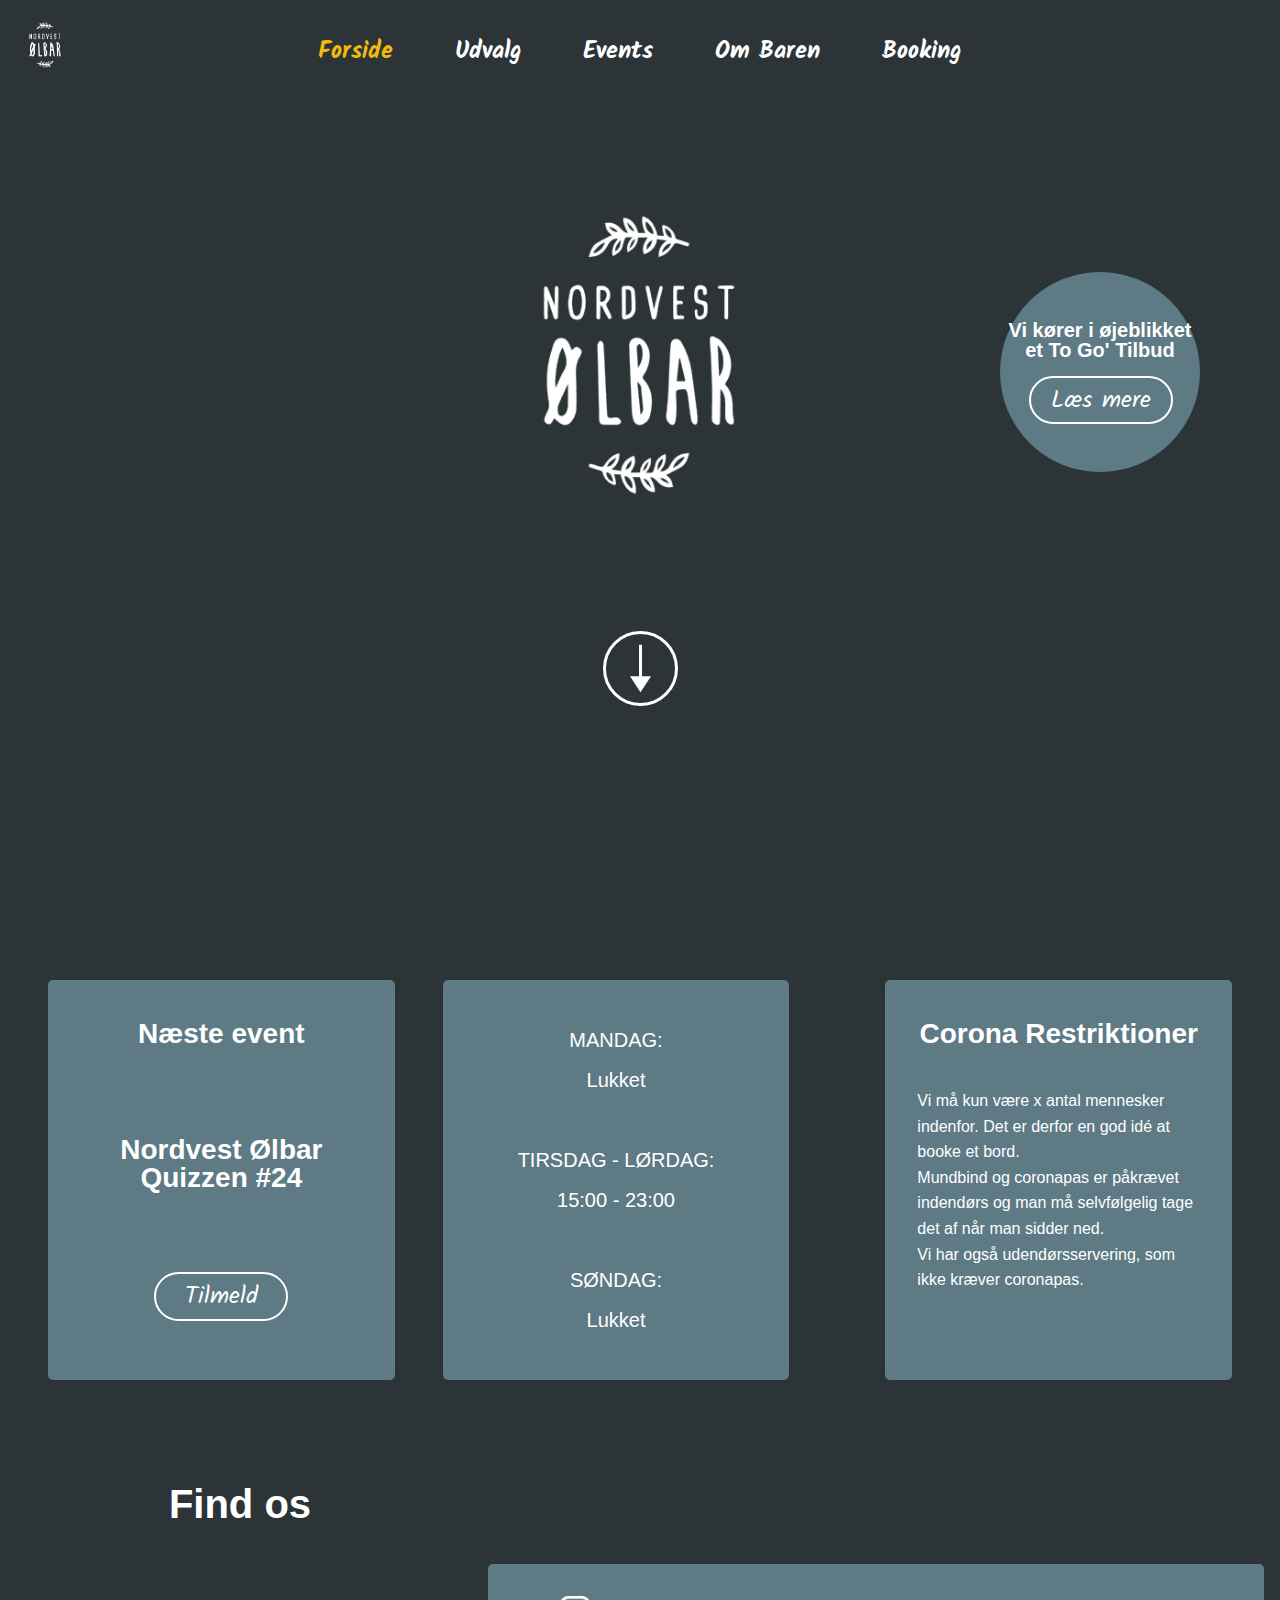
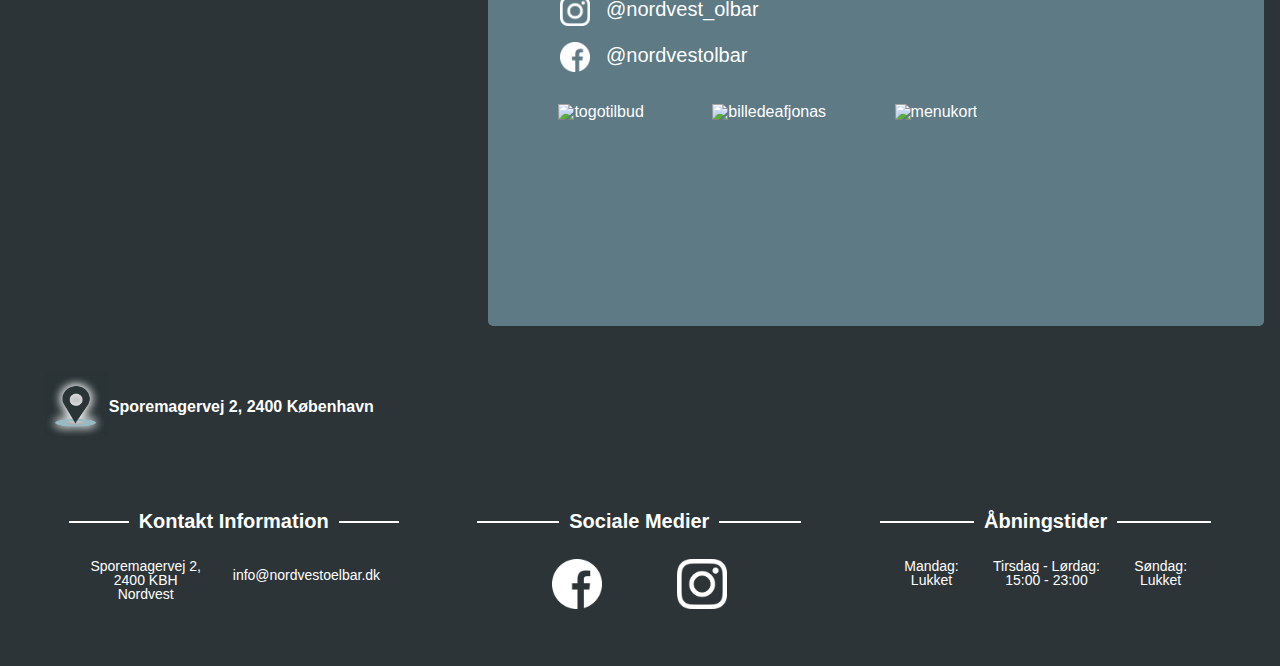
==== commit 86b9b3dd: "validate" ====
--- a/index.html
+++ b/index.html
@@ -42,7 +42,7 @@
                 <button class="front-info-tilbud-button" onclick="togo()">Læs mere</button>
             </div>
         </div>
-        <button class="front-intro-scrolldown" onclick="scrollFront()" cursor="pointer">
+        <button class="front-intro-scrolldown" onclick="scrollFront()">
             <img src="images/scrolldown.png" alt="scrolldown">
         </button>
     </section>
@@ -76,10 +76,9 @@
             <h1 class="front-find-os-intro">Find os</h1>
             <div class="front-find-os-map">
                 <div class="mapouter">
-                    <div class="gmap_canvas"><iframe class="gmap_canvas"
-                            src="https://maps.google.com/maps?q=Sporemagervej%202,%202400%20K%C3%B8benhavn&t=&z=13&ie=UTF8&iwloc=&output=embed"
-                            frameborder="0" scrolling="no" marginheight="0" marginwidth="0"></iframe>
-                        <a href="https://123movies-a.com"></a><br>
+                    <div class="gmap_canvas"><iframe class="gmap_canvas googlemaps"
+                            src="https://maps.google.com/maps?q=Sporemagervej%202,%202400%20K%C3%B8benhavn&t=&z=13&ie=UTF8&iwloc=&output=embed"></iframe>
+                       <br>
                         <a href="https://www.embedgooglemap.net"></a>
 
                     </div>
@@ -155,10 +154,10 @@
             </div>
             <div class="footer-some-links">
                 <a href="https://www.facebook.com/nordvestolbar" class="footer-some-links-fb">
-                    <img src="./images/facebook.png" class="footer-some-links-fb-icon">
+                    <img src="./images/facebook.png" class="footer-some-links-fb-icon" alt="facebook">
                 </a>
                 <a href="https://www.instagram.com/nordvest_olbar/" class="footer-some-links-ig">
-                    <img src="./images/instagram.png" class="footer-some-links-ig-icon">
+                    <img src="./images/instagram.png" class="footer-some-links-ig-icon" alt="instagram">
                 </a>
             </div>
         </div>
@@ -186,7 +185,6 @@
             </div>
         </div>
     </footer>
+    <script src="./js/main.js"></script>
 </body>
-<script src="./js/main.js"></script>
-<script src="./js/modals.js"></script>
 </html>--- a/css/style.css
+++ b/css/style.css
@@ -63,6 +63,7 @@
     font-family: var(--nvoe-titel-font);
     background-color: var(--nvoe-black);
     color: var(--nvoe-white);
+    scroll-behavior: smooth;
 }
 
 
@@ -74,6 +75,26 @@
   position: absolute;
   z-index: 2;
   width: 100%;
+}
+
+a {
+  transition: 0.2s;
+}
+
+a:hover {
+  color: var(--nvoe-yellow);
+  border-color: var(--nvoe-yellow);
+}
+
+button {
+  transition: 0.2s;
+  border: 2px solid;
+}
+
+button:hover {
+  color: var(--nvoe-yellow);
+  border-color: var(--nvoe-yellow);
+  cursor: pointer;
 }
 
 .header-mobile-menu-button {
@@ -423,7 +444,7 @@
 
 .front-find-os-adresse-description {
   font-family: var(--nvoe-text-font);
-  font-weight: 0.8em;
+  font-weight: 600;
   padding-top: 2.7rem;
   margin-top: 1rem;
   margin-bottom: 6rem;
@@ -440,7 +461,10 @@
   width: 100%;
   height: 100%;
 }
-
+.googlemaps {
+  margin: 0;
+  border: 0;
+}
 
 .front-some {
   background-color: var(--nvoe-blue);
@@ -639,7 +663,7 @@
 .togo-intro-bestilling-disclaimer-description {
   font-family: var(--nvoe-text-font);
   font-size: 0.875em;
-  font-weight: italic;
+  font-style: italic;
   text-align: center;
   margin-top: 1rem;
 }
@@ -662,6 +686,10 @@
   padding-top: 2.5rem;
 }
 
+.togo-bestilling-antal {
+  width: 100%;
+}
+
 .togo-bestilling-antal-intro {
   font-family: var(--nvoe-titel-font);
   font-size: 1.25em;
@@ -671,10 +699,13 @@
 }
 
 .togo-bestilling-antal-selection {
-  width: 2.5rem;
+  display: block;
+  width: 3rem;
   height: 1.5rem;
   margin: 0 auto;
   margin-top: 0.5rem;
+  padding: 0;
+  border: 2px solid var(--nvoe-black);
 }
 
 .togo-bestilling-telefon {
@@ -686,10 +717,12 @@
 }
 
 .togo-bestilling-telefon-box {
-  width: 7rem;
+  margin: 0 auto;
+  width: 10rem;
   height: 1.5rem;
   text-align: center;
   margin-top: 1rem;
+  border: 2px solid var(--nvoe-black);
 }
 
 .togo-bestilling-dato {
@@ -701,10 +734,11 @@
 }
 
 .togo-bestilling-dato-box {
-  width: 7rem;
+  width: 10rem;
   height: 1.5rem;
   text-align: center;
   margin-top: 1rem;
+  border: 2px solid var(--nvoe-black);
 }
 
 .togo-bestilling-star-yellow-color {
@@ -861,11 +895,15 @@
 
 /*--- EVENTS ---*/
 
+.event-desktop-events-wrapper {
+  display: none;
+}
+
 .event-intro-section {
   background-image: url("/images/eventswall.JPG");
-  height: 80vh;
+  height: 90vh;
   background-size: cover;
-  background-position-x: 40%;
+  background-position-x: 33%;
 }
 
 .event-intro {
@@ -880,6 +918,110 @@
   font-family: var(--nvoe-titel-font);
   font-weight: 700;
   font-size: 1em;
+  text-align: center;
+}
+
+
+.carousel-container {
+  margin-top: 2.5rem;
+  width: 100%;
+  height: 68vh;
+  background-color: transparent;
+  overflow: hidden;
+}
+.carousel-content {
+  display: flex;
+  width: 200%;
+  height: 100%;
+  touch-action: pan-x;
+  overflow: hidden;
+}
+
+.carousel-items{
+  display: block;
+  width: 35%;
+  height: 100%;
+  background-color: var(--nvoe-blue);
+  transition: 0.3s;
+  overflow: hidden;
+}
+
+.carousel-buttons {
+  width: 7.5%;
+  display: flex;
+  justify-content: center;
+}
+
+.carousel-button-item {
+  margin: 0 auto;
+  height: auto;
+  background-color: transparent;
+  border: none;
+  color: var(--nvoe-white);
+}
+
+.button-item-image {
+  width: 100%;
+}
+
+.carousel-button1 {
+  display: none;
+}
+
+.carousel-item-image-container {
+  max-width: 80%;
+  margin: 0 auto;
+  background-color: var(--nvoe-white);
+  margin-top: 10%;
+  margin-bottom: 10%;
+}
+
+.carousel-item-image {
+  width: 100%;
+}
+
+.carousel-item-title {
+  font-size: 1.25em;
+  font-family: var(--nvoe-titel-font);
+  font-weight: 700;
+  width: 90%;
+  margin: 0 auto;
+  text-align: center;
+}
+
+.carousel-item-description {
+  font-size: 1em;
+  font-family: var(--nvoe-text-font);
+  width: 90%;
+  margin: 0 auto;
+  margin-top: 2rem;
+  text-align: center;
+}
+.carousel-item-date {
+  font-size: 1em;
+  font-family: var(--nvoe-text-font);
+  width: 90%;
+  font-weight: 700;
+  margin: 0 auto;
+  margin-top: 2rem;
+  text-align: center;
+}
+
+.carousel-item-link {
+  display: block;
+  margin: 0 auto;
+  margin-top: 2rem;
+  text-decoration: none;
+  font-size: 1.5em;
+  color: var(--nvoe-white);
+  font-family: 'Kalam', cursive;
+  font-weight: 400;
+  font-style: normal;
+  border: 2px solid var(--nvoe-white);
+  border-radius: 3.125rem;
+  width: 8rem;
+  height: 2.4rem;
+  line-height: 2.4rem;
   text-align: center;
 }
 
@@ -1021,6 +1163,7 @@
 .quiz-tilmelding, .onlinequiz-tilmelding{
   margin-bottom: 0.813rem;
   margin-top: 2.125rem;
+  padding-bottom: 7.5rem;
 }
 .quiz-tilmelding-info-title, .onlinequiz-tilmelding-info-title{
   font-size: 1.25em;
@@ -1036,7 +1179,7 @@
   font-size: 1em;
   font-weight: 400;
   text-align: center;
-  margin: 2.125rem, 3.188rem, 4.688rem, 3.188rem;
+  margin: 2.125rem 3.188rem 4.688rem 3.188rem;
   padding: 2.125rem;
   width: 18rem;
 }
@@ -1080,11 +1223,11 @@
   background-color: var(--nvoe-black);
   border-color: var(--nvoe-yellow);
   border-radius: 3.125rem;
+  width: 8.125rem;
+  height: 2.813rem;
   font-family: 'Kalam', cursive;
   font-weight: 400;
   font-size: 1.5em;
-  width: 8.125rem;
-  height: 2.813rem;
   margin: 3.625rem 7.188rem;
 }
 
@@ -1154,8 +1297,8 @@
 
 .onlinequiz-information-step-et-button{
   background: none;
+  border: 2px solid var(--nvoe-white);
   color: var(--nvoe-white);
-  border-color: var(--nvoe-white);
   border-radius: 3.125rem;
   font-family: 'Kalam', cursive;
   font-size: 1.5em;
@@ -1166,6 +1309,10 @@
   margin-left: auto;
   margin-right: auto;
   margin-top: 3.688rem;
+}
+
+.onlinequiz-information-step-et-button:hover {
+  cursor: pointer;
 }
 
 .onlinequiz-information-img{
@@ -1449,47 +1596,36 @@
 
 .booking-table-amount-pick {
   display: flex;
-  flex-direction: column;
+  flex-wrap: wrap;
   justify-content: center;
+  gap: 0.5em;
   align-items: center;
   max-width: 13.75em;
-}  
-
-.booking-table-amount-upper {
-  display: flex;
-  flex-direction: row;
-  justify-content: space-evenly;
-  width: 14.125em;
-  margin: 0 1.375em 1.25em 1.375em;
-}
-
-.booking-table-amount-lower {
-  display: flex;
-  flex-direction: row;
-  justify-content: space-evenly;
-  width: 10em;
-}
-
-.booking-table-amount-pick-one, .booking-table-amount-pick-two, .booking-table-amount-pick-three, .booking-table-amount-pick-four, .booking-table-amount-pick-five, .booking-table-amount-pick-six, .booking-table-amount-pick-seven {
-  text-align: center;
-  margin: 0 0.625em;
-}
-
-.booking-table-amount-one-button, .booking-table-amount-two-button, .booking-table-amount-three-button, .booking-table-amount-four-button, .booking-table-amount-five-button, .booking-table-amount-six-button, .booking-table-amount-seven-button {
+}
+.booking-table-amount-pick-input {
+  display: none;
+}
+.booking-table-amount-pick-label {
+  display: grid;
+  place-items: center;
   border: solid 2px var(--nvoe-white);
   border-radius: 100%;
   background-color: transparent;
   color: var(--nvoe-white);
-  width: 2.5em;
-  height: 2.5em;
+  width: 2em;
+  height: 2em;
   font-size: 1.25em;
   font-weight: 700;
-}
-
-.booking-table-amount-one-button:hover, .booking-table-amount-two-button:hover, .booking-table-amount-three-button:hover, .booking-table-amount-four-button:hover, .booking-table-amount-five-button:hover, .booking-table-amount-six-button:hover, .booking-table-amount-seven-button:hover {
+  cursor: pointer;
+}
+.booking-table-amount-pick-input:checked
+  + .booking-table-amount-pick-label
+  span {
+  color: var(--nvoe-yellow);
+}
+
+.booking-table-amount-pick-input:checked + .booking-table-amount-pick-label {
   border: solid 2px var(--nvoe-yellow);
-  color: var(--nvoe-yellow);
-  cursor: pointer;
 }
 
 .booking-table-comment, .booking-event-comment {
@@ -1567,6 +1703,233 @@
   align-items: center;
 }
 
+/* MODAL Tilbud */
+
+.tilbud-modal-mobile {
+  width: 100%;
+  height: 100%;
+  background-color: rgba(0, 0, 0, 0.7);
+  position: fixed;
+  top: 0;
+  display: none;
+  flex-direction: column;
+  justify-content: center;
+  align-items: center;
+  z-index: 2;
+}
+
+.tilbud-modal-mobile-content {
+  width: 90%;
+  height: 60%;
+  background-color: var(--nvoe-black);
+  display: flex;
+  flex-direction: column;
+  justify-content: center;
+  align-items: center;
+  margin: 0 auto;
+}
+
+.tilbud-modal-mobile-content-title {
+  text-align: center;
+  font-family: var(--nvoe-titel-font);
+  font-size: 1.25em;
+  font-weight: 700;
+  padding: 0 1em;
+}
+
+.tilbud-modal-mobile-content-button {
+  width: 8.125em;
+  height: 2.8125em;
+  font-size: 1.5em;
+  color: var(--nvoe-white);
+  background-color: transparent;
+  border: 2px solid var(--nvoe-white);
+  border-radius: 3.125em;
+  font-family: 'Kalam';
+}
+
+.tilbud-modal-mobile-content-button:hover {
+  color: var(--nvoe-yellow);
+  border: 2px solid var(--nvoe-yellow);
+  cursor: pointer;
+}
+
+/* MODAL Quiz */
+
+.quiz-modal-mobile {
+  width: 100%;
+  height: 100%;
+  background-color: rgba(0, 0, 0, 0.7);
+  position: fixed;
+  top: 0;
+  display: none;
+  flex-direction: column;
+  justify-content: center;
+  align-items: center;
+  z-index: 2;
+}
+
+.quiz-modal-mobile-content {
+  width: 90%;
+  height: 60%;
+  background-color: var(--nvoe-black);
+  display: flex;
+  flex-direction: column;
+  justify-content: center;
+  align-items: center;
+  margin: 0 auto;
+}
+
+.quiz-modal-mobile-content-title {
+  text-align: center;
+  font-family: var(--nvoe-titel-font);
+  font-size: 1.25em;
+  font-weight: 700;
+  padding: 0 1em;
+}
+
+.quiz-modal-mobile-content-button {
+  width: 8.125em;
+  height: 2.8125em;
+  font-size: 1.5em;
+  color: var(--nvoe-white);
+  background-color: transparent;
+  border: 2px solid var(--nvoe-white);
+  border-radius: 3.125em;
+  font-family: 'Kalam';
+}
+
+.quiz-modal-mobile-content-button:hover {
+  color: var(--nvoe-yellow);
+  border: 2px solid var(--nvoe-yellow);
+  cursor: pointer;
+}
+
+/* MODAL - Online Quiz */
+
+.online-quiz-modal-mobile {
+  width: 100%;
+  height: 100%;
+  background-color: rgba(0, 0, 0, 0.7);
+  position: fixed;
+  top: 0;
+  display: none;
+  flex-direction: column;
+  justify-content: center;
+  align-items: center;
+  z-index: 2;
+}
+
+.online-quiz-modal-mobile-content {
+  width: 90%;
+  height: 60%;
+  background-color: var(--nvoe-black);
+  display: flex;
+  flex-direction: column;
+  justify-content: center;
+  align-items: center;
+  margin: 0 auto;
+}
+
+.online-quiz-modal-mobile-content-title {
+  text-align: center;
+  font-family: var(--nvoe-titel-font);
+  font-size: 1.25em;
+  font-weight: 700;
+  padding: 0 1em;
+}
+
+.online-quiz-modal-mobile-content-p, .online-quiz-modal-mobile-content-p-cont {
+  text-align: center;
+  font-family: var(--nvoe-text-font);
+  font-size: 1em;
+  padding: 1em;
+  width: 18.75em;
+}
+
+.online-quiz-modal-mobile-content-p-yellow {
+  color: var(--nvoe-yellow);
+}
+
+.online-quiz-modal-mobile-content-button {
+  width: 8.125em;
+  height: 2.8125em;
+  font-size: 1.5em;
+  color: var(--nvoe-white);
+  background-color: transparent;
+  border: 2px solid var(--nvoe-white);
+  border-radius: 3.125em;
+  font-family: 'Kalam';
+}
+
+.online-quiz-modal-mobile-content-button:hover {
+  color: var(--nvoe-yellow);
+  border: 2px solid var(--nvoe-yellow);
+  cursor: pointer;
+}
+
+.online-quiz-modal-mobile-next {
+  width: 100%;
+  height: 100%;
+  background-color: rgba(0, 0, 0, 0.7);
+  position: fixed;
+  top: 0;
+  display: none;
+  flex-direction: column;
+  justify-content: center;
+  align-items: center;
+  z-index: 2;
+}
+
+.online-quiz-modal-mobile-next-content {
+  width: 90%;
+  height: 60%;
+  background-color: var(--nvoe-black);
+  display: flex;
+  flex-direction: column;
+  justify-content: center;
+  align-items: center;
+  margin: 0 auto;
+}
+
+.online-quiz-modal-mobile-next-content-title {
+  text-align: center;
+  font-family: var(--nvoe-titel-font);
+  font-size: 1.25em;
+  font-weight: 700;
+  padding: 0 1em;
+}
+
+.online-quiz-modal-mobile-next-content-p, .online-quiz-modal-mobile-next-content-p-cont {
+  text-align: center;
+  font-family: var(--nvoe-text-font);
+  font-size: 1em;
+  padding: 1em;
+  width: 18.75em;
+}
+
+.online-quiz-modal-mobile-next-content-p-yellow {
+  color: var(--nvoe-yellow);
+}
+
+.online-quiz-modal-mobile-next-content-button {
+  width: 8.125em;
+  height: 2.8125em;
+  font-size: 1.5em;
+  color: var(--nvoe-white);
+  background-color: transparent;
+  border: 2px solid var(--nvoe-white);
+  border-radius: 3.125em;
+  font-family: 'Kalam';
+}
+
+.online-quiz-modal-mobile-next-content-button:hover {
+  color: var(--nvoe-yellow);
+  border: 2px solid var(--nvoe-yellow);
+  cursor: pointer;
+}
+
+/* MODAL Booking */
 
 .booking-modal-mobile {
   width: 100%;
@@ -1619,7 +1982,7 @@
 
 @media screen and (min-width: 1280px) {
 
-  /* Footer */
+  /* FOOTER MEDIA 1280 */
 
   footer {
     flex-direction: row;
@@ -1729,6 +2092,14 @@
 
 .front-modal-togo-image {
   width: 40%;
+}
+
+.tilbud-modal-mobile-content {
+  width: 60%;
+}
+
+.online-quiz-modal-mobile-content, .online-quiz-modal-mobile-next-content {
+  width: 60%;
 }
 
   /* Forside MEDIA 1280 */
@@ -1802,7 +2173,7 @@
         height: 25rem;
         line-height: 2em;
         margin-left: 3rem;
-        margin-right: rem;
+        margin-right: 3rem;
         border-radius: 5px;
         margin-bottom: 4rem;
     }
@@ -1842,7 +2213,7 @@
     .front-find-os-adresse-description {
         font-family: var(--nvoe-text-font);
         font-size: 1em;
-        font-weight: 0.8em;
+        font-weight: 600;
         padding-top: 2.7rem;
         margin-top: 1rem;
         margin-bottom: 6rem;
@@ -1957,12 +2328,14 @@
   }
 
   .togo-bestilling-antal-intro {
+      width: 15rem;
       font-family: var(--nvoe-titel-font);
       font-size: 1.5em;
       font-weight: bold;
       text-align: center;
       padding-top: 2.5rem;
       margin-left: 5rem;
+      text-align: start;
   }
 
   .togo-bestilling-telefon {
@@ -1987,35 +2360,55 @@
       display: flex;
   }
 
+
+  
+.togo-bestilling-antal-selection-wrap {
+  margin: 0 auto;
+}
+
   .togo-bestilling-antal-selection {
       width: 3rem;
       height: 1.5rem;
-      margin-right: 7rem;
-      margin-top: 1.3rem;
+      margin-top: 2.5rem;
+      border: 2px solid var(--nvoe-black);
+      padding: 0;
   }
 
   .togo-bestilling-telefon {
       display: flex;
   }
 
+  .togo-bestilling-telefon-intro {
+    width: 15rem;
+    text-align: start;
+  }
+  
   .togo-bestilling-telefon-box {
-      width: 7rem;
+      width: 10rem;
+      height: 1.5rem;
+      text-align: center;
+      margin: 0;
+      margin-top: -0.1rem;
+      border: 2px solid var(--nvoe-black);
+      padding: 0;
+  }
+
+  .togo-bestilling-dato {
+      display: flex;
+  }
+
+  .togo-bestilling-dato-intro {
+      width: 15rem;
+      text-align: start;
+  }
+
+  .togo-bestilling-dato-box {
+      width: 10rem;
       height: 1.5rem;
       text-align: center;
       margin-top: -0.1rem;
-      margin-left: 6rem;
-  }
-
-  .togo-bestilling-dato {
-      display: flex;
-  }
-
-  .togo-bestilling-dato-box {
-      width: 7rem;
-      height: 1.5rem;
-      text-align: center;
-      margin-top: -0.1rem;
-      margin-left: 8.5rem;
+      border: 2px solid var(--nvoe-black);
+      padding: 0;
   }
 
   .togo-bestilling-button {
@@ -2131,6 +2524,98 @@
 
   /* EVENTS MEDIA 1280 */
 
+  .event-desktop-events-wrapper {
+    display: flex;
+    min-width: 100%;
+    margin-top: 4rem;
+    height: 66%;
+  }
+
+  .event-desktop-events-quiz-container {
+    width: 50%;
+  }
+
+  .event-desktop-events-onlinequiz-container {
+    width: 50%;
+  }
+
+  .event-desktop-quiz {
+    display: flex;
+    margin: 0 auto;
+    border-radius: 5px;
+    width: 80%;
+    background-color: var(--nvoe-blue);
+    height: 75%;
+  }
+
+  .event-desktop-quiz-image-container {
+    width: 50%;
+    height: 100%;
+  }
+
+  .event-desktop-quiz-image {
+    display: block;
+    margin: 0 auto;
+    background-color: var(--nvoe-white);
+    height: 55%;
+    margin-top: 30%;
+    margin-left: 15%;
+  }
+
+  .event-desktop-quiz-content {
+    padding-left: 1rem;
+    padding-right: 1rem;
+    text-align: center;
+    margin-top: 1.5rem;
+    width: 50%;
+  }
+
+  .event-desktop-quiz-title {
+    font-size: 1.75em;
+    font-family: var(--nvoe-titel-font);
+    font-weight: bold;
+    margin-top: 2rem;
+    margin-bottom: 2rem;
+  }
+
+  .event-desktop-onlinequiz-title {
+    font-size: 1.75em;
+    font-family: var(--nvoe-titel-font);
+    font-weight: bold;
+    margin-bottom: 1.5rem;
+  }
+
+  .event-desktop-quiz-description {
+    font-size: 1em;
+    font-family: var(--nvoe-text-font);
+    margin-bottom: 1.5rem;
+  }
+
+  .event-desktop-quiz-date {
+    font-size: 1em;
+    font-family: var(--nvoe-text-font);
+    font-weight: bold;
+    margin-bottom: 1.5rem;
+  }
+
+  .event-desktop-quiz-link {
+    display: block;
+    margin: 0 auto;
+    margin-top: 1.5rem;
+    text-decoration: none;
+    font-size: 1.5em;
+    color: var(--nvoe-white);
+    font-family: 'Kalam', cursive;
+    font-weight: 400;
+    font-style: normal;
+    border: 2px solid var(--nvoe-white);
+    border-radius: 3.125rem;
+    width: 8rem;
+    height: 2.4rem;
+    line-height: 2.4rem;
+    text-align: center;
+  }
+
   .event-intro-section {
     padding-top: 4rem;
   }
@@ -2141,6 +2626,10 @@
 
   .event-intro-h3 {
     font-size: 1.7em;
+  }
+
+  .carousel-container {
+    display: none;
   }
 
   .even-types-intro {
@@ -2503,7 +2992,7 @@
 .front-find-os-adresse-description {
     font-family: var(--nvoe-text-font);
     font-size: 1.75em;
-    font-weight: 0.8em;
+    font-weight: 600;
     padding-top: 2.7rem;
     margin-top: 1rem;
     margin-bottom: 6rem;
@@ -2623,7 +3112,6 @@
       font-family: var(--nvoe-titel-font);
       font-size: 1.5em;
       font-weight: bold;
-      text-align: center;
       padding-top: 2.5rem;
       margin-left: 7rem;
   }
@@ -2632,7 +3120,6 @@
       font-family: var(--nvoe-titel-font);
       font-size: 1.5em;
       font-weight: bold;
-      text-align: center;
       padding-top: 2.5rem;
       margin-left: 7rem;
   }
@@ -2653,8 +3140,8 @@
   .togo-bestilling-antal-selection {
       width: 3rem;
       height: 1.5rem;
-      margin-right: 23rem;
-      margin-top: 1.3rem;
+      margin: 0 auto;
+      margin-top: 2.5rem;
   }
 
   .togo-bestilling-telefon {
@@ -2662,11 +3149,11 @@
   }
 
   .togo-bestilling-telefon-box {
-      width: 7rem;
+      width: 10rem;
       height: 1.5rem;
       text-align: center;
+      margin: 0 auto;
       margin-top: -0.1rem;
-      margin-left: 6rem;
   }
 
   .togo-bestilling-dato {
@@ -2674,11 +3161,11 @@
   }
 
   .togo-bestilling-dato-box {
-      width: 7rem;
+      width: 10rem;
       height: 1.5rem;
       text-align: center;
+      margin: 0 auto;
       margin-top: -0.1rem;
-      margin-left: 8.5rem;
   }
 
   .togo-bestilling-button {
@@ -2713,6 +3200,18 @@
 
 
   /* EVENT MEDIA 1920 */
+
+  .event-desktop-quiz {
+    width: 65%;
+  }
+
+  .event-desktop-quiz-content {
+    margin-top: 10%;
+  }
+
+  .event-desktop-onlinequiz-title {
+    margin-top: 1.75rem;
+  }
 
   .event-intro-section {
     padding-top: 6rem;
@@ -2787,7 +3286,7 @@
   font-weight: 700;
   font-style: italic;
   text-align: center;
-  margin-top: 18rem;
+  margin-top: 10rem;
   text-align: center;
 }
 
@@ -2798,6 +3297,7 @@
   position: relative;
   margin: 0 auto;
   margin-top: 1.25rem;
+  cursor: pointer;
 }
 
 /*Quiz formula styling for web*/
@@ -2848,12 +3348,18 @@
 font-weight: 400;
 font-size: 1.5em;
 width: 10rem;
-height: 5rem;
+height: 4rem;
 display: block;
 margin: 0 auto;
 margin-top: 3.813rem;
 }
 
+.quiz-tilmelding-submit:hover {
+background-color: var(--nvoe-yellow);
+color: var(--nvoe-black);
+cursor: pointer;
+}
+
 
 
 
@@ -2864,7 +3370,7 @@
 }
 
 .onlinequiz-intro {
-  padding-top: none;
+  padding-top: 0;
 }
 
 .onlinequiz-desktop{
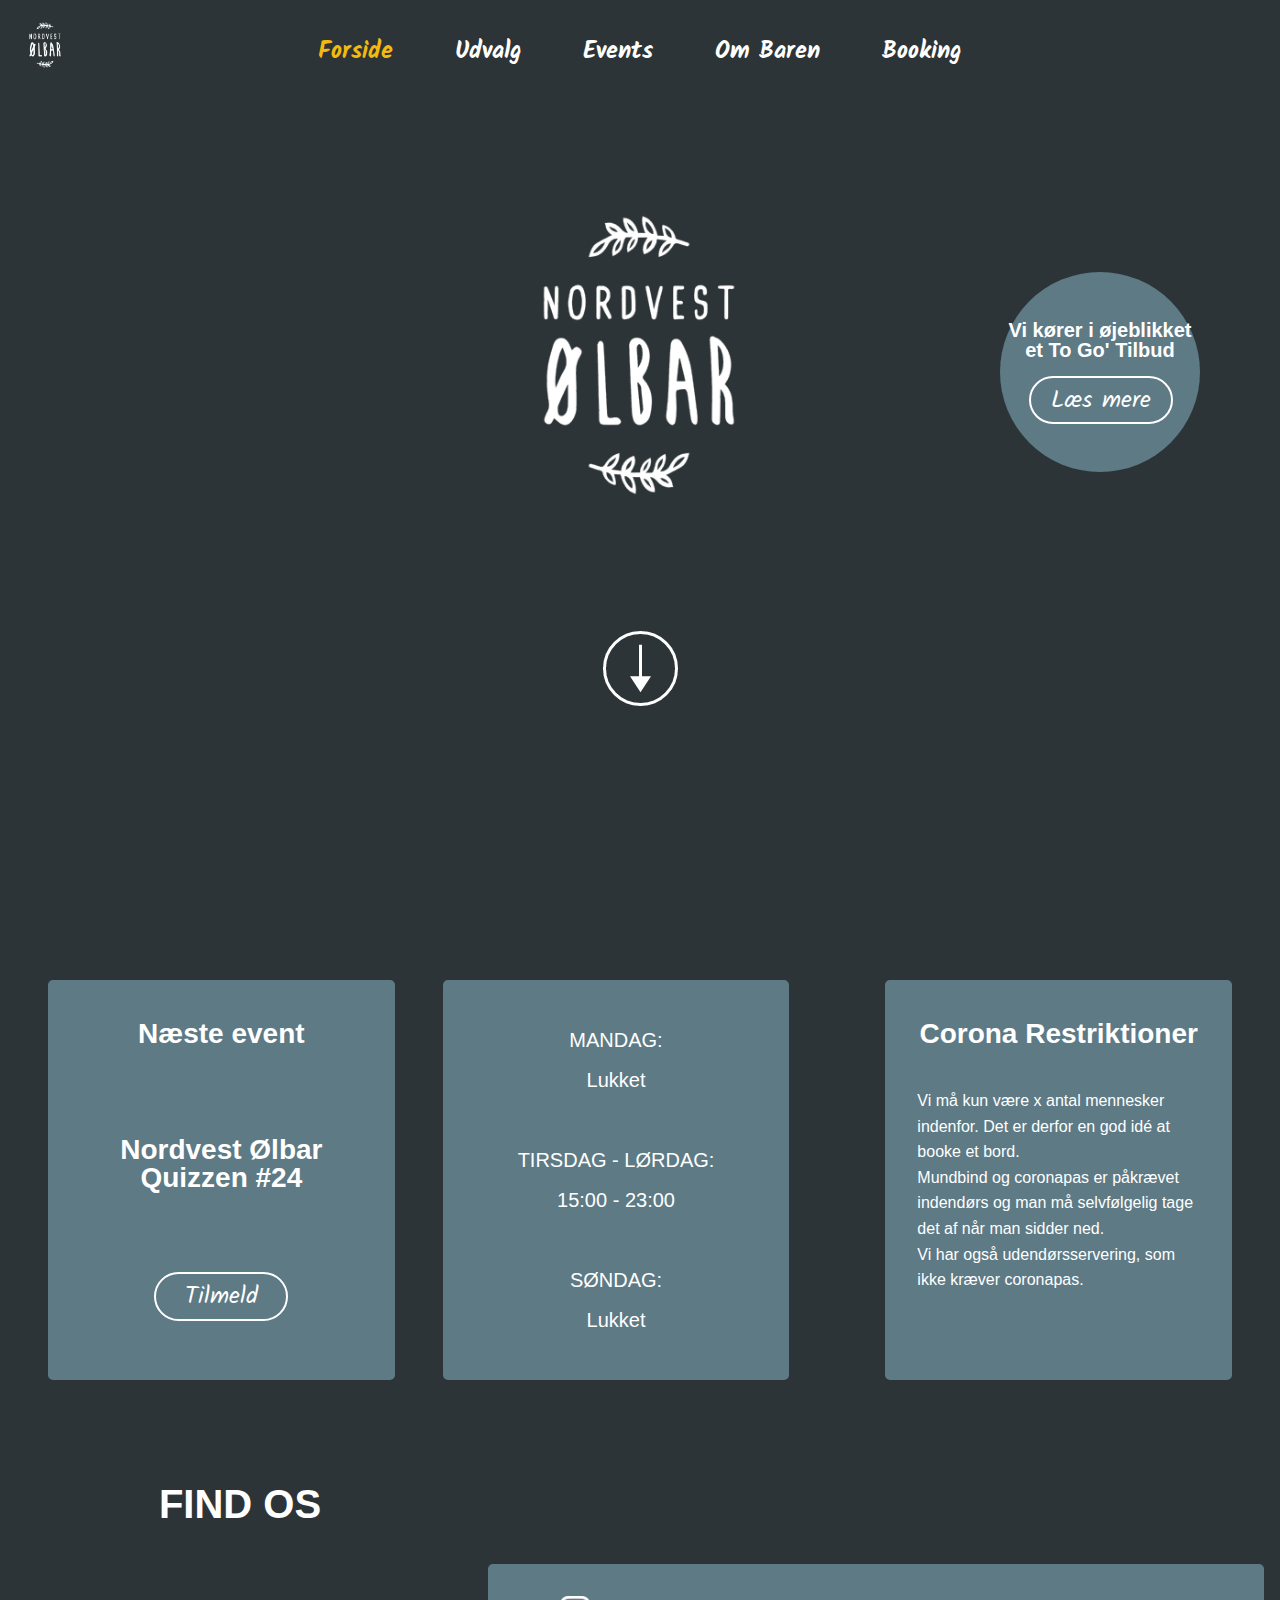
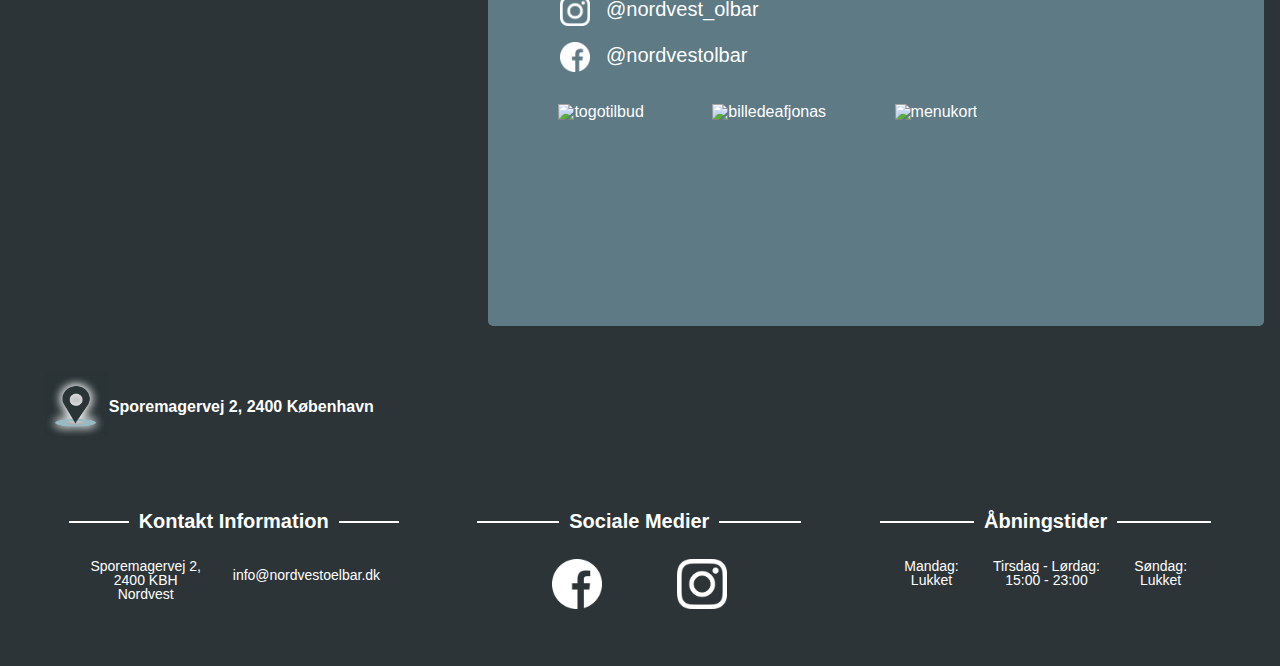
==== commit 9a490554: "Meta og små rettelser" ====
--- a/index.html
+++ b/index.html
@@ -5,8 +5,9 @@
     <meta charset="UTF-8">
     <meta http-equiv="X-UA-Compatible" content="IE=edge">
     <meta name="viewport" content="width=device-width, initial-scale=1.0">
-    <meta name="keywords" content="">
-    <meta name="description" content="">
+    <META NAME="ROBOTS" CONTENT="NOINDEX, NOFOLLOW">
+        <meta name="keywords" content="øl, bar, ølbar, nordvest, københavn, kbh, hovedstaden, stemning, atmosfære, udskænkning, specialøl, mikrobryggerier">
+        <meta name="description" content="Nordvest Ølbar er en special ølbar i det nordvestlige område af København. Vi har hyggelige omgivelser både indenfor og udenfor, bestil bord, kom og nyd en god øl fra mikrobryggerierne i byens bedste atmosfære!">
     <link rel="stylesheet" href="./css/reset.css">
     <link rel="stylesheet" href="./css/style.css">
     <title>Nordvest Ølbar</title>
@@ -16,12 +17,12 @@
 <body class="front-body">
     <header>
         <button class="header-mobile-menu-button" onclick="menu()">
-            <img class="header-mobile-menu-image" src="/images/menu_white_36dp.svg" alt="">
+            <img class="header-mobile-menu-image" src="./images/menu_white_36dp.svg" alt="">
         </button>
-        <img class="header-image" src="/images/nv.logo.white.png" alt="logo">
+        <img class="header-image" src="./images/nv.logo.white.png" alt="logo">
         <nav class="header-nav">
             <button onclick="menuClose()" class="header-nav-exit">
-                <img class="header-nav-exit-image" src="/images/x.svg" alt="">
+                <img class="header-nav-exit-image" src="./images/x.svg" alt="">
             </button>
             <ul class="header-nav-ul">
                 <li class="header-nav-ul-li"><a class="header-nav-ul-li-a active-page" href="index.html">Forside</a>
@@ -36,14 +37,14 @@
 
     <section class="front-intro-section">
         <div class="front-intro-flex">
-            <img class="front-intro-image" src="images/nv.logo.white.png" alt="nordvestlogo">
+            <img class="front-intro-image" src="./images/nv.logo.white.png" alt="nordvestlogo">
             <div class="front-intro-tilbud">
                 <h3 class="front-intro-tilbud-tekst">Vi kører i øjeblikket et To Go' Tilbud</h3>
                 <button class="front-info-tilbud-button" onclick="togo()">Læs mere</button>
             </div>
         </div>
         <button class="front-intro-scrolldown" onclick="scrollFront()">
-            <img src="images/scrolldown.png" alt="scrolldown">
+            <img src="./images/scrolldown.png" alt="scrolldown">
         </button>
     </section>
 
@@ -85,24 +86,24 @@
                 </div>
             </div>
             <div class="front-find-os-adresse-wrap">
-                <img class="front-find-os-adresse-image" src="images/lokationshadow.jpg" alt="lokation">
+                <img class="front-find-os-adresse-image" src="./images/lokationshadow.jpg" alt="lokation">
                 <p class="front-find-os-adresse-description">Sporemagervej 2, 2400 København</p>
             </div>
         </section>
 
         <section class="front-some">
             <div class="front-some-instagram">
-                <img class="front-some-instagram-icon" src="images/instagram.png" alt="instagramlink">
+                <img class="front-some-instagram-icon" src="./images/instagram.png" alt="instagramlink">
                 <h2 class="front-some-instagram-name">@nordvest_olbar</h2>
             </div>
             <div class="front-some-facebook">
-                <img class="front-some-facebook-icon" src="images/facebook.png" alt="facebooklink">
+                <img class="front-some-facebook-icon" src="./images/facebook.png" alt="facebooklink">
                 <h2 class="front-some-facebook-name">@nordvestolbar</h2>
             </div>
             <div class="front-some-posts">
-                <img class="front-some-billede-1" src="images/ølpose.jpg" alt="togotilbud">
-                <img class="front-some-billede-2" src="images/jones.jpg" alt="billedeafjonas">
-                <img class="front-some-billede-3" src="images/menukort.jpg" alt="menukort">
+                <img class="front-some-billede-1" src="./images/ølpose.jpg" alt="togotilbud">
+                <img class="front-some-billede-2" src="./images/jones.jpg" alt="billedeafjonas">
+                <img class="front-some-billede-3" src="./images/menukort.jpg" alt="menukort">
             </div>
         </section>
     </div>
@@ -121,7 +122,7 @@
                     </button>
                 </div>
             </div>
-            <img class="front-modal-togo-image" src="images/oeldaaser.png" alt="">
+            <img class="front-modal-togo-image" src="./images/oeldaaser.png" alt="">
         </div>
     </div>
 
--- a/css/style.css
+++ b/css/style.css
@@ -75,6 +75,10 @@
   position: absolute;
   z-index: 2;
   width: 100%;
+}
+
+h1 {
+  text-transform: uppercase;
 }
 
 a {
@@ -141,13 +145,13 @@
   display: none;
   flex-direction: column;
   list-style: none;
-  margin-top: 2.5rem;
+  margin-top: 5rem;
   margin-left: 3rem;
   height: 50vh;
 }
 
 .header-nav-ul-li {
-  margin-top: 3rem;
+  margin-top: 3.5rem;
 }
 
 .header-nav-ul-li-selection {
@@ -1181,7 +1185,6 @@
   text-align: center;
   margin: 2.125rem 3.188rem 4.688rem 3.188rem;
   padding: 2.125rem;
-  width: 18rem;
 }
 
 .quiz-tilmelding-navn, .quiz-tilmelding-telefon, .quiz-tilmelding-mail, .onlinequiz-tilmelding-navn, .onlinequiz-tilmelding-telefon, .onlinequiz-tilmelding-mail{
@@ -3369,10 +3372,6 @@
 background-image: none;
 }
 
-.onlinequiz-intro {
-  padding-top: 0;
-}
-
 .onlinequiz-desktop{
 background-image: url(/images/quizintrowall.jpg);
 height: 100vh;
